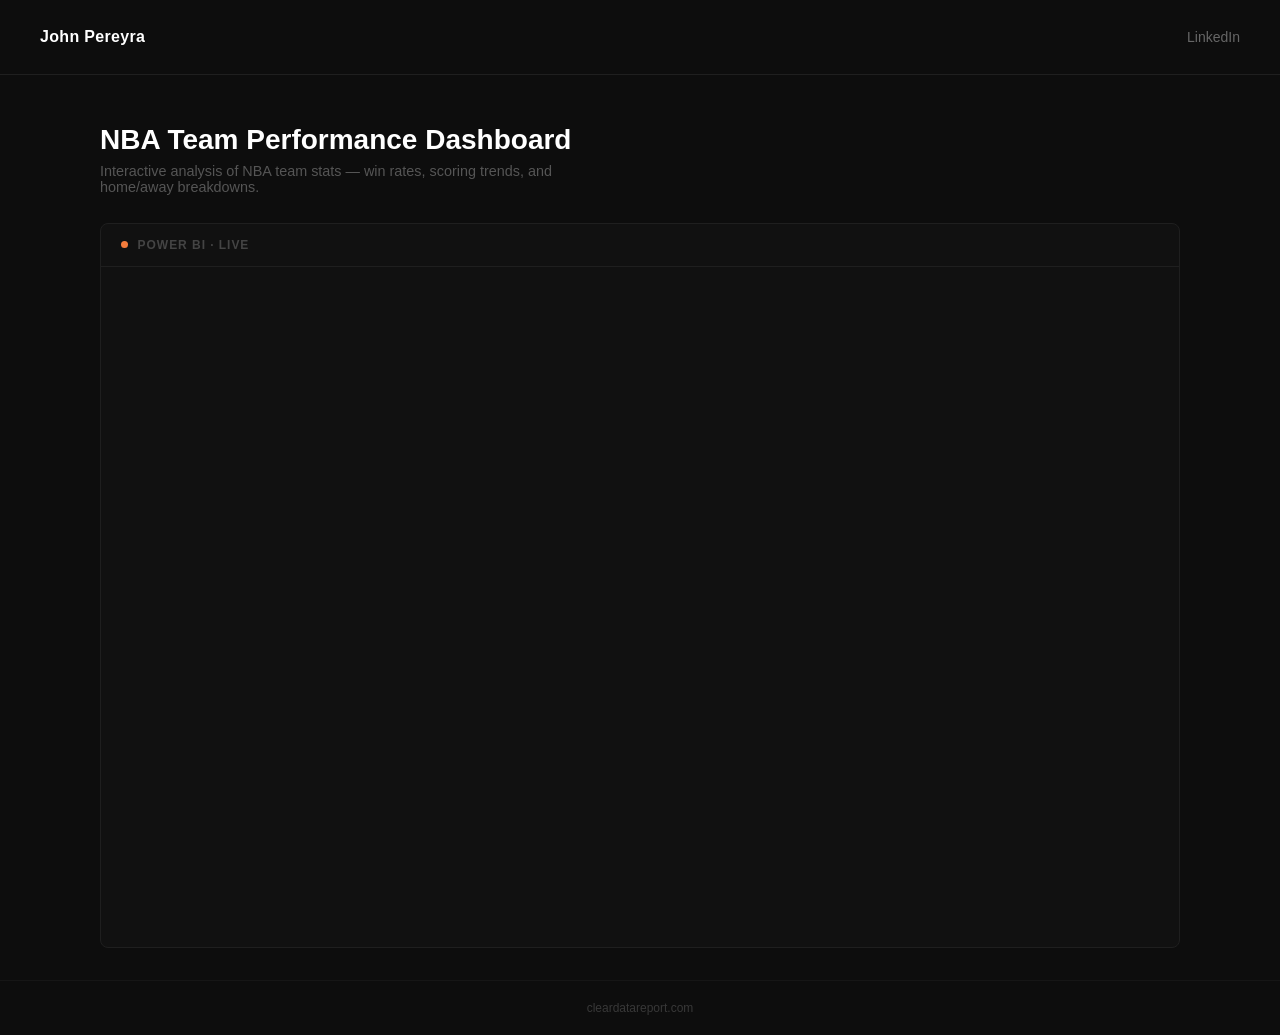
==== index.html @ 11ffc9d3 "refactor: strip to minimal landing page with NBA Power BI embed Removed all dashboards (crypto, infl" ====
<!DOCTYPE html>
<html lang="en">
<head>
  <meta charset="UTF-8" />
  <meta name="viewport" content="width=device-width, initial-scale=1.0" />
  <title>John Pereyra — Data Analytics</title>
  <style>
    *, *::before, *::after { box-sizing: border-box; margin: 0; padding: 0; }

    body {
      font-family: -apple-system, BlinkMacSystemFont, "Segoe UI", Roboto, sans-serif;
      background: #0d0d0d;
      color: #e0e0e0;
      min-height: 100vh;
      display: flex;
      flex-direction: column;
    }

    header {
      padding: 1.75rem 2.5rem;
      display: flex;
      justify-content: space-between;
      align-items: center;
      border-bottom: 1px solid #1f1f1f;
    }

    header h1 {
      font-size: 1rem;
      font-weight: 600;
      letter-spacing: 0.02em;
      color: #ffffff;
    }

    header nav a {
      color: #666;
      text-decoration: none;
      font-size: 0.875rem;
      transition: color 0.2s;
    }

    header nav a:hover { color: #ffffff; }

    main {
      flex: 1;
      display: flex;
      flex-direction: column;
      padding: 3rem 2.5rem 2rem;
      max-width: 1160px;
      width: 100%;
      margin: 0 auto;
      gap: 1.75rem;
    }

    .hero h2 {
      font-size: 1.75rem;
      font-weight: 700;
      color: #ffffff;
      line-height: 1.2;
      margin-bottom: 0.4rem;
    }

    .hero p {
      font-size: 0.9rem;
      color: #555;
      max-width: 500px;
    }

    .dashboard-wrapper {
      background: #111;
      border: 1px solid #1f1f1f;
      border-radius: 8px;
      overflow: hidden;
    }

    .dashboard-label {
      padding: 0.875rem 1.25rem;
      border-bottom: 1px solid #1f1f1f;
      display: flex;
      align-items: center;
      gap: 0.6rem;
    }

    .dashboard-label span {
      font-size: 0.75rem;
      font-weight: 600;
      letter-spacing: 0.08em;
      text-transform: uppercase;
      color: #444;
    }

    .dot {
      width: 7px;
      height: 7px;
      border-radius: 50%;
      background: #f47c3c;
      flex-shrink: 0;
    }

    iframe {
      display: block;
      width: 100%;
      height: 680px;
      border: none;
    }

    footer {
      text-align: center;
      padding: 1.25rem;
      font-size: 0.75rem;
      color: #2e2e2e;
      border-top: 1px solid #161616;
    }

    footer a { color: #383838; text-decoration: none; transition: color 0.2s; }
    footer a:hover { color: #666; }

    @media (max-width: 640px) {
      header { padding: 1.25rem; }
      main { padding: 2rem 1.25rem 1rem; }
      .hero h2 { font-size: 1.3rem; }
      iframe { height: 480px; }
    }
  </style>
</head>
<body>

  <header>
    <h1>John Pereyra</h1>
    <nav>
      <a href="https://www.linkedin.com/in/john-pereyra-483a23109" target="_blank" rel="noopener">LinkedIn</a>
    </nav>
  </header>

  <main>
    <div class="hero">
      <h2>NBA Team Performance Dashboard</h2>
      <p>Interactive analysis of NBA team stats — win rates, scoring trends, and home/away breakdowns.</p>
    </div>

    <div class="dashboard-wrapper">
      <div class="dashboard-label">
        <div class="dot"></div>
        <span>Power BI · Live</span>
      </div>
      <iframe
        title="NBA Team Performance Dashboard"
        src="https://app.powerbi.com/view?r=eyJrIjoiYzNkMTBlZWQtMzczNS00ZTIyLWIzZTgtY2I4NTEyYjA3YTI4IiwidCI6IjVkNjE0ZDU2LWJiYjItNGZlNC1iOTI2LWFlNTQzMjdkYjcyMiIsImMiOjR9"
        allowFullScreen
      ></iframe>
    </div>
  </main>

  <footer>
    <a href="https://cleardatareport.com">cleardatareport.com</a>
  </footer>

</body>
</html>
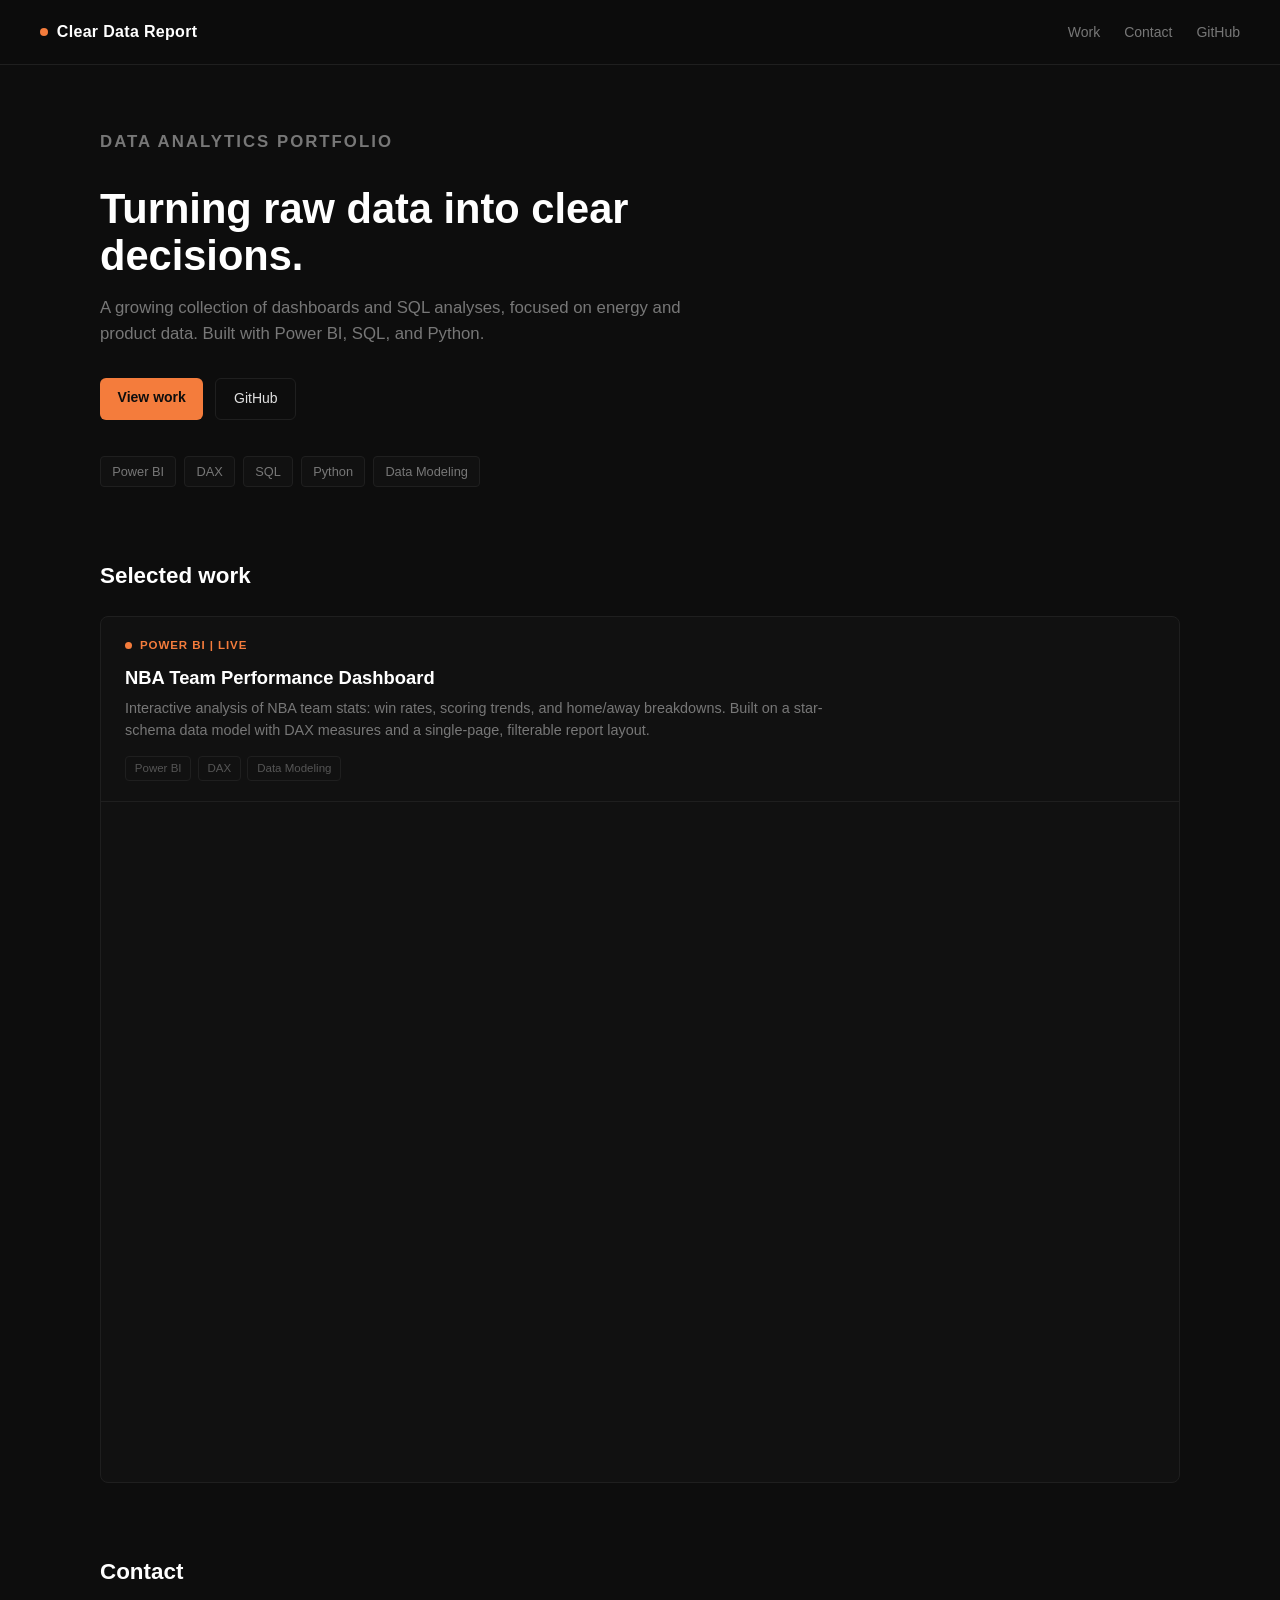
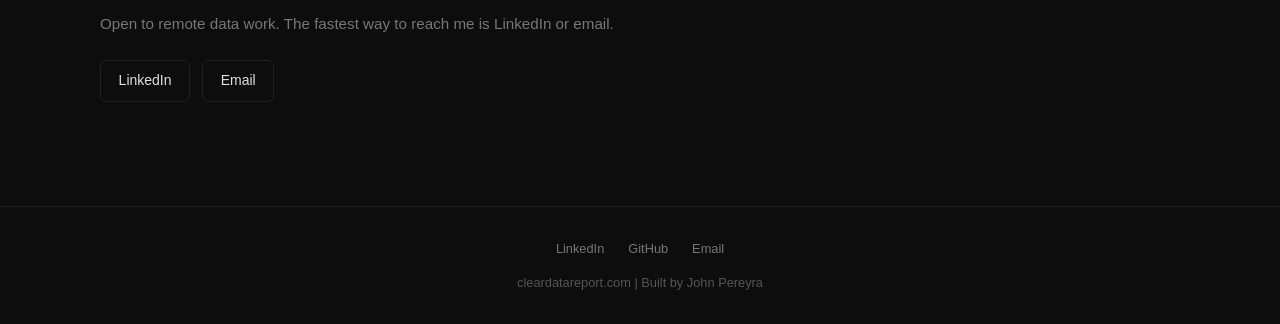
==== commit 7d67d86a: "feat: rebuild landing page as Clear Data Report analytics portfolio Restructure from a single NBA da" ====
--- a/index.html
+++ b/index.html
@@ -3,97 +3,237 @@
 <head>
   <meta charset="UTF-8" />
   <meta name="viewport" content="width=device-width, initial-scale=1.0" />
-  <title>John Pereyra — Data Analytics</title>
+  <title>Clear Data Report | Data Analytics Portfolio</title>
+  <meta name="description" content="Clear Data Report - a portfolio of data analytics work: Power BI dashboards and SQL analyses on energy and product data." />
   <style>
     *, *::before, *::after { box-sizing: border-box; margin: 0; padding: 0; }
 
+    :root {
+      --bg: #0d0d0d;
+      --bg-card: #111;
+      --border: #1f1f1f;
+      --text: #e0e0e0;
+      --muted: #777;
+      --faint: #555;
+      --white: #ffffff;
+      --accent: #f47c3c;
+    }
+
+    html { scroll-behavior: smooth; }
+
     body {
       font-family: -apple-system, BlinkMacSystemFont, "Segoe UI", Roboto, sans-serif;
-      background: #0d0d0d;
-      color: #e0e0e0;
+      background: var(--bg);
+      color: var(--text);
       min-height: 100vh;
+      line-height: 1.5;
       display: flex;
       flex-direction: column;
     }
 
+    /* ---------- Header ---------- */
     header {
-      padding: 1.75rem 2.5rem;
+      position: sticky;
+      top: 0;
+      z-index: 10;
+      padding: 1.25rem 2.5rem;
       display: flex;
       justify-content: space-between;
       align-items: center;
-      border-bottom: 1px solid #1f1f1f;
-    }
-
-    header h1 {
+      border-bottom: 1px solid var(--border);
+      background: rgba(13, 13, 13, 0.85);
+      backdrop-filter: blur(8px);
+    }
+
+    header .brand {
       font-size: 1rem;
       font-weight: 600;
       letter-spacing: 0.02em;
-      color: #ffffff;
+      color: var(--white);
+      text-decoration: none;
+      display: inline-flex;
+      align-items: center;
+      gap: 0.55rem;
+    }
+
+    header .brand .mark {
+      width: 8px;
+      height: 8px;
+      border-radius: 50%;
+      background: var(--accent);
+    }
+
+    header nav {
+      display: flex;
+      gap: 1.5rem;
+      align-items: center;
     }
 
     header nav a {
-      color: #666;
+      color: var(--muted);
       text-decoration: none;
       font-size: 0.875rem;
       transition: color 0.2s;
     }
 
-    header nav a:hover { color: #ffffff; }
-
+    header nav a:hover { color: var(--white); }
+
+    /* ---------- Layout ---------- */
     main {
       flex: 1;
+      width: 100%;
+      max-width: 1160px;
+      margin: 0 auto;
+      padding: 4rem 2.5rem 2rem;
+    }
+
+    section { margin-bottom: 4.5rem; }
+
+    .eyebrow {
+      font-size: 0.75rem;
+      font-weight: 600;
+      letter-spacing: 0.12em;
+      text-transform: uppercase;
+      color: var(--accent);
+      margin-bottom: 1rem;
+    }
+
+    /* ---------- Hero ---------- */
+    .hero h1 {
+      font-size: 2.6rem;
+      font-weight: 700;
+      color: var(--white);
+      line-height: 1.12;
+      max-width: 740px;
+      margin-bottom: 1rem;
+    }
+
+    .hero p {
+      font-size: 1.05rem;
+      color: var(--muted);
+      max-width: 620px;
+      margin-bottom: 2rem;
+    }
+
+    .cta-row {
+      display: flex;
+      flex-wrap: wrap;
+      gap: 0.75rem;
+      margin-bottom: 2.25rem;
+    }
+
+    .btn {
+      font-size: 0.875rem;
+      font-weight: 500;
+      text-decoration: none;
+      padding: 0.6rem 1.1rem;
+      border-radius: 6px;
+      transition: all 0.2s;
+    }
+
+    .btn-primary {
+      background: var(--accent);
+      color: #0d0d0d;
+      font-weight: 600;
+    }
+
+    .btn-primary:hover { filter: brightness(1.1); }
+
+    .btn-ghost {
+      border: 1px solid var(--border);
+      color: var(--text);
+    }
+
+    .btn-ghost:hover { border-color: var(--faint); color: var(--white); }
+
+    /* ---------- Skills ---------- */
+    .skills-row {
+      display: flex;
+      flex-wrap: wrap;
+      gap: 0.5rem;
+    }
+
+    .tag {
+      font-size: 0.8rem;
+      padding: 0.3rem 0.7rem;
+      border-radius: 4px;
+      background: var(--bg-card);
+      border: 1px solid var(--border);
+      color: var(--muted);
+    }
+
+    /* ---------- Section heading ---------- */
+    .section-head {
+      font-size: 1.4rem;
+      font-weight: 700;
+      color: var(--white);
+      margin-bottom: 1.5rem;
+    }
+
+    /* ---------- Projects ---------- */
+    .projects {
       display: flex;
       flex-direction: column;
-      padding: 3rem 2.5rem 2rem;
-      max-width: 1160px;
-      width: 100%;
-      margin: 0 auto;
-      gap: 1.75rem;
-    }
-
-    .hero h2 {
-      font-size: 1.75rem;
-      font-weight: 700;
-      color: #ffffff;
-      line-height: 1.2;
-      margin-bottom: 0.4rem;
-    }
-
-    .hero p {
-      font-size: 0.9rem;
-      color: #555;
-      max-width: 500px;
-    }
-
-    .dashboard-wrapper {
-      background: #111;
-      border: 1px solid #1f1f1f;
+      gap: 2rem;
+    }
+
+    .project-card {
+      background: var(--bg-card);
+      border: 1px solid var(--border);
       border-radius: 8px;
       overflow: hidden;
     }
 
-    .dashboard-label {
-      padding: 0.875rem 1.25rem;
-      border-bottom: 1px solid #1f1f1f;
-      display: flex;
-      align-items: center;
-      gap: 0.6rem;
-    }
-
-    .dashboard-label span {
-      font-size: 0.75rem;
+    .project-head {
+      padding: 1.25rem 1.5rem;
+      border-bottom: 1px solid var(--border);
+    }
+
+    .project-label {
+      font-size: 0.72rem;
       font-weight: 600;
       letter-spacing: 0.08em;
       text-transform: uppercase;
-      color: #444;
-    }
-
-    .dot {
+      color: var(--accent);
+      display: flex;
+      align-items: center;
+      gap: 0.5rem;
+      margin-bottom: 0.6rem;
+    }
+
+    .project-label .live {
       width: 7px;
       height: 7px;
       border-radius: 50%;
-      background: #f47c3c;
-      flex-shrink: 0;
+      background: var(--accent);
+    }
+
+    .project-card h3 {
+      font-size: 1.15rem;
+      font-weight: 600;
+      color: var(--white);
+      margin-bottom: 0.4rem;
+    }
+
+    .project-card .desc {
+      font-size: 0.9rem;
+      color: var(--muted);
+      max-width: 720px;
+      margin-bottom: 0.9rem;
+    }
+
+    .project-tech {
+      display: flex;
+      flex-wrap: wrap;
+      gap: 0.4rem;
+    }
+
+    .project-tech span {
+      font-size: 0.72rem;
+      padding: 0.2rem 0.55rem;
+      border-radius: 4px;
+      border: 1px solid var(--border);
+      color: var(--faint);
     }
 
     iframe {
@@ -103,21 +243,46 @@
       border: none;
     }
 
+    /* ---------- Contact ---------- */
+    .contact p {
+      font-size: 0.95rem;
+      color: var(--muted);
+      max-width: 560px;
+      margin-bottom: 1.5rem;
+    }
+
+    /* ---------- Footer ---------- */
     footer {
       text-align: center;
-      padding: 1.25rem;
-      font-size: 0.75rem;
-      color: #2e2e2e;
-      border-top: 1px solid #161616;
-    }
-
-    footer a { color: #383838; text-decoration: none; transition: color 0.2s; }
-    footer a:hover { color: #666; }
-
-    @media (max-width: 640px) {
-      header { padding: 1.25rem; }
-      main { padding: 2rem 1.25rem 1rem; }
-      .hero h2 { font-size: 1.3rem; }
+      padding: 2rem 1.25rem;
+      font-size: 0.8rem;
+      color: var(--faint);
+      border-top: 1px solid var(--border);
+    }
+
+    footer .footer-links {
+      display: flex;
+      justify-content: center;
+      gap: 1.5rem;
+      margin-bottom: 0.9rem;
+      flex-wrap: wrap;
+    }
+
+    footer .footer-links a {
+      color: var(--muted);
+      text-decoration: none;
+      transition: color 0.2s;
+    }
+
+    footer .footer-links a:hover { color: var(--white); }
+
+    /* ---------- Responsive ---------- */
+    @media (max-width: 760px) {
+      header { padding: 1rem 1.25rem; }
+      header nav { gap: 1rem; }
+      header nav .hide-sm { display: none; }
+      main { padding: 2.75rem 1.25rem 1rem; }
+      .hero h1 { font-size: 1.95rem; }
       iframe { height: 480px; }
     }
   </style>
@@ -125,33 +290,94 @@
 <body>
 
   <header>
-    <h1>John Pereyra</h1>
+    <a href="#top" class="brand"><span class="mark"></span>Clear Data Report</a>
     <nav>
-      <a href="https://www.linkedin.com/in/john-pereyra-483a23109" target="_blank" rel="noopener">LinkedIn</a>
+      <a href="#work">Work</a>
+      <a href="#contact">Contact</a>
+      <a href="https://github.com/Johnsinvi" target="_blank" rel="noopener">GitHub</a>
     </nav>
   </header>
 
-  <main>
-    <div class="hero">
-      <h2>NBA Team Performance Dashboard</h2>
-      <p>Interactive analysis of NBA team stats — win rates, scoring trends, and home/away breakdowns.</p>
+  <main id="top">
+
+    <!-- ===== Hero ===== -->
+    <section class="hero">
+      <p class="eyebrow">Data Analytics Portfolio</p>
+      <h1>Turning raw data into clear decisions.</h1>
+      <p>
+        A growing collection of dashboards and SQL analyses, focused on
+        energy and product data. Built with Power BI, SQL, and Python.
+      </p>
+
+      <div class="cta-row">
+        <a class="btn btn-primary" href="#work">View work</a>
+        <a class="btn btn-ghost" href="https://github.com/Johnsinvi" target="_blank" rel="noopener">GitHub</a>
+      </div>
+
+      <div class="skills-row">
+        <span class="tag">Power BI</span>
+        <span class="tag">DAX</span>
+        <span class="tag">SQL</span>
+        <span class="tag">Python</span>
+        <span class="tag">Data Modeling</span>
+      </div>
+    </section>
+
+    <!-- ===== Work ===== -->
+    <section id="work">
+      <h2 class="section-head">Selected work</h2>
+
+      <div class="projects">
+
+        <!-- Project: NBA dashboard (live Power BI) -->
+        <article class="project-card">
+          <div class="project-head">
+            <p class="project-label"><span class="live"></span>Power BI | Live</p>
+            <h3>NBA Team Performance Dashboard</h3>
+            <p class="desc">
+              Interactive analysis of NBA team stats: win rates, scoring trends, and
+              home/away breakdowns. Built on a star-schema data model with DAX measures
+              and a single-page, filterable report layout.
+            </p>
+            <div class="project-tech">
+              <span>Power BI</span>
+              <span>DAX</span>
+              <span>Data Modeling</span>
+            </div>
+          </div>
+          <iframe
+            title="NBA Team Performance Dashboard"
+            src="https://app.powerbi.com/view?r=eyJrIjoiYzNkMTBlZWQtMzczNS00ZTIyLWIzZTgtY2I4NTEyYjA3YTI4IiwidCI6IjVkNjE0ZDU2LWJiYjItNGZlNC1iOTI2LWFlNTQzMjdkYjcyMiIsImMiOjR9"
+            allowFullScreen
+          ></iframe>
+        </article>
+
+        <!-- Add the next project cards here (US energy: SQL analysis, then Power BI). -->
+
+      </div>
+    </section>
+
+    <!-- ===== Contact ===== -->
+    <section id="contact" class="contact">
+      <h2 class="section-head">Contact</h2>
+      <p>
+        Open to remote data work. The fastest way to reach me is LinkedIn or email.
+      </p>
+      <div class="cta-row">
+        <a class="btn btn-ghost" href="https://www.linkedin.com/in/johndpereyra" target="_blank" rel="noopener">LinkedIn</a>
+        <a class="btn btn-ghost" href="mailto:johnd.pereyra@gmail.com">Email</a>
+      </div>
+    </section>
+
+  </main>
+
+  <footer>
+    <div class="footer-links">
+      <a href="https://www.linkedin.com/in/johndpereyra" target="_blank" rel="noopener">LinkedIn</a>
+      <a href="https://github.com/Johnsinvi" target="_blank" rel="noopener">GitHub</a>
+      <a href="mailto:johnd.pereyra@gmail.com">Email</a>
     </div>
-
-    <div class="dashboard-wrapper">
-      <div class="dashboard-label">
-        <div class="dot"></div>
-        <span>Power BI · Live</span>
-      </div>
-      <iframe
-        title="NBA Team Performance Dashboard"
-        src="https://app.powerbi.com/view?r=eyJrIjoiYzNkMTBlZWQtMzczNS00ZTIyLWIzZTgtY2I4NTEyYjA3YTI4IiwidCI6IjVkNjE0ZDU2LWJiYjItNGZlNC1iOTI2LWFlNTQzMjdkYjcyMiIsImMiOjR9"
-        allowFullScreen
-      ></iframe>
-    </div>
-  </main>
-
-  <footer>
-    <a href="https://cleardatareport.com">cleardatareport.com</a>
+    <div>cleardatareport.com | Built by John Pereyra</div>
   </footer>
 
 </body>
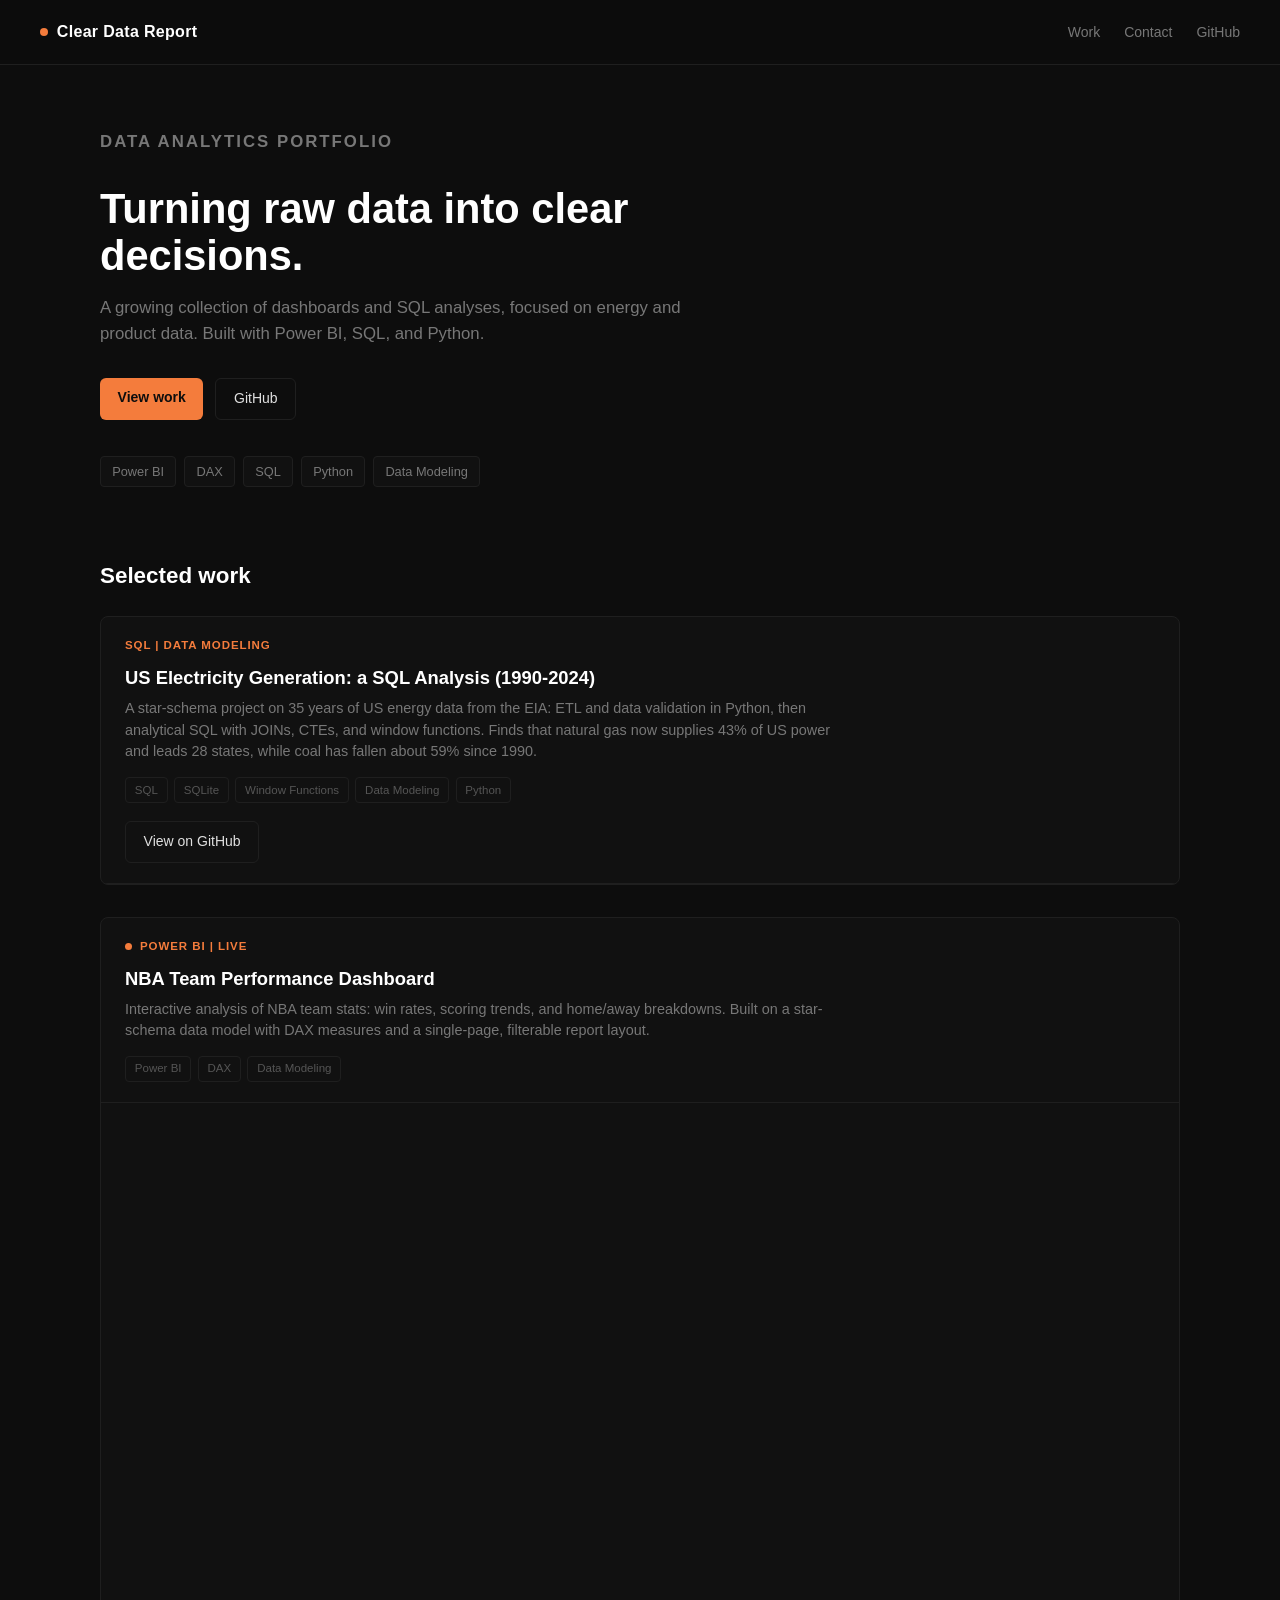
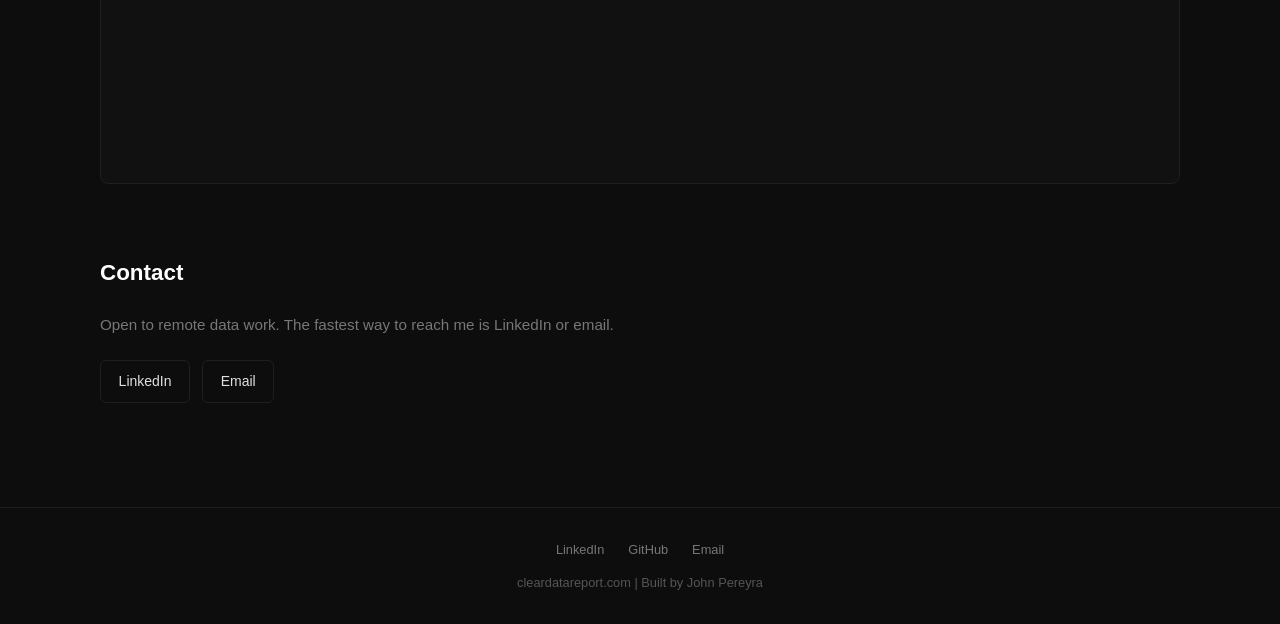
==== commit a8f440e0: "feat: add US electricity SQL analysis project card Link the EIA SQL analysis repo as the lead projec" ====
--- a/index.html
+++ b/index.html
@@ -236,6 +236,13 @@
       color: var(--faint);
     }
 
+    .project-card:hover { border-color: #2c2c2c; }
+
+    .project-link {
+      display: inline-block;
+      margin-top: 1.1rem;
+    }
+
     iframe {
       display: block;
       width: 100%;
@@ -328,6 +335,29 @@
       <h2 class="section-head">Selected work</h2>
 
       <div class="projects">
+
+        <!-- Project: US energy SQL analysis (GitHub) -->
+        <article class="project-card">
+          <div class="project-head">
+            <p class="project-label">SQL | Data Modeling</p>
+            <h3>US Electricity Generation: a SQL Analysis (1990-2024)</h3>
+            <p class="desc">
+              A star-schema project on 35 years of US energy data from the EIA:
+              ETL and data validation in Python, then analytical SQL with JOINs,
+              CTEs, and window functions. Finds that natural gas now supplies 43%
+              of US power and leads 28 states, while coal has fallen about 59%
+              since 1990.
+            </p>
+            <div class="project-tech">
+              <span>SQL</span>
+              <span>SQLite</span>
+              <span>Window Functions</span>
+              <span>Data Modeling</span>
+              <span>Python</span>
+            </div>
+            <a class="btn btn-ghost project-link" href="https://github.com/Johnsinvi/us-electricity-sql-analysis" target="_blank" rel="noopener">View on GitHub</a>
+          </div>
+        </article>
 
         <!-- Project: NBA dashboard (live Power BI) -->
         <article class="project-card">
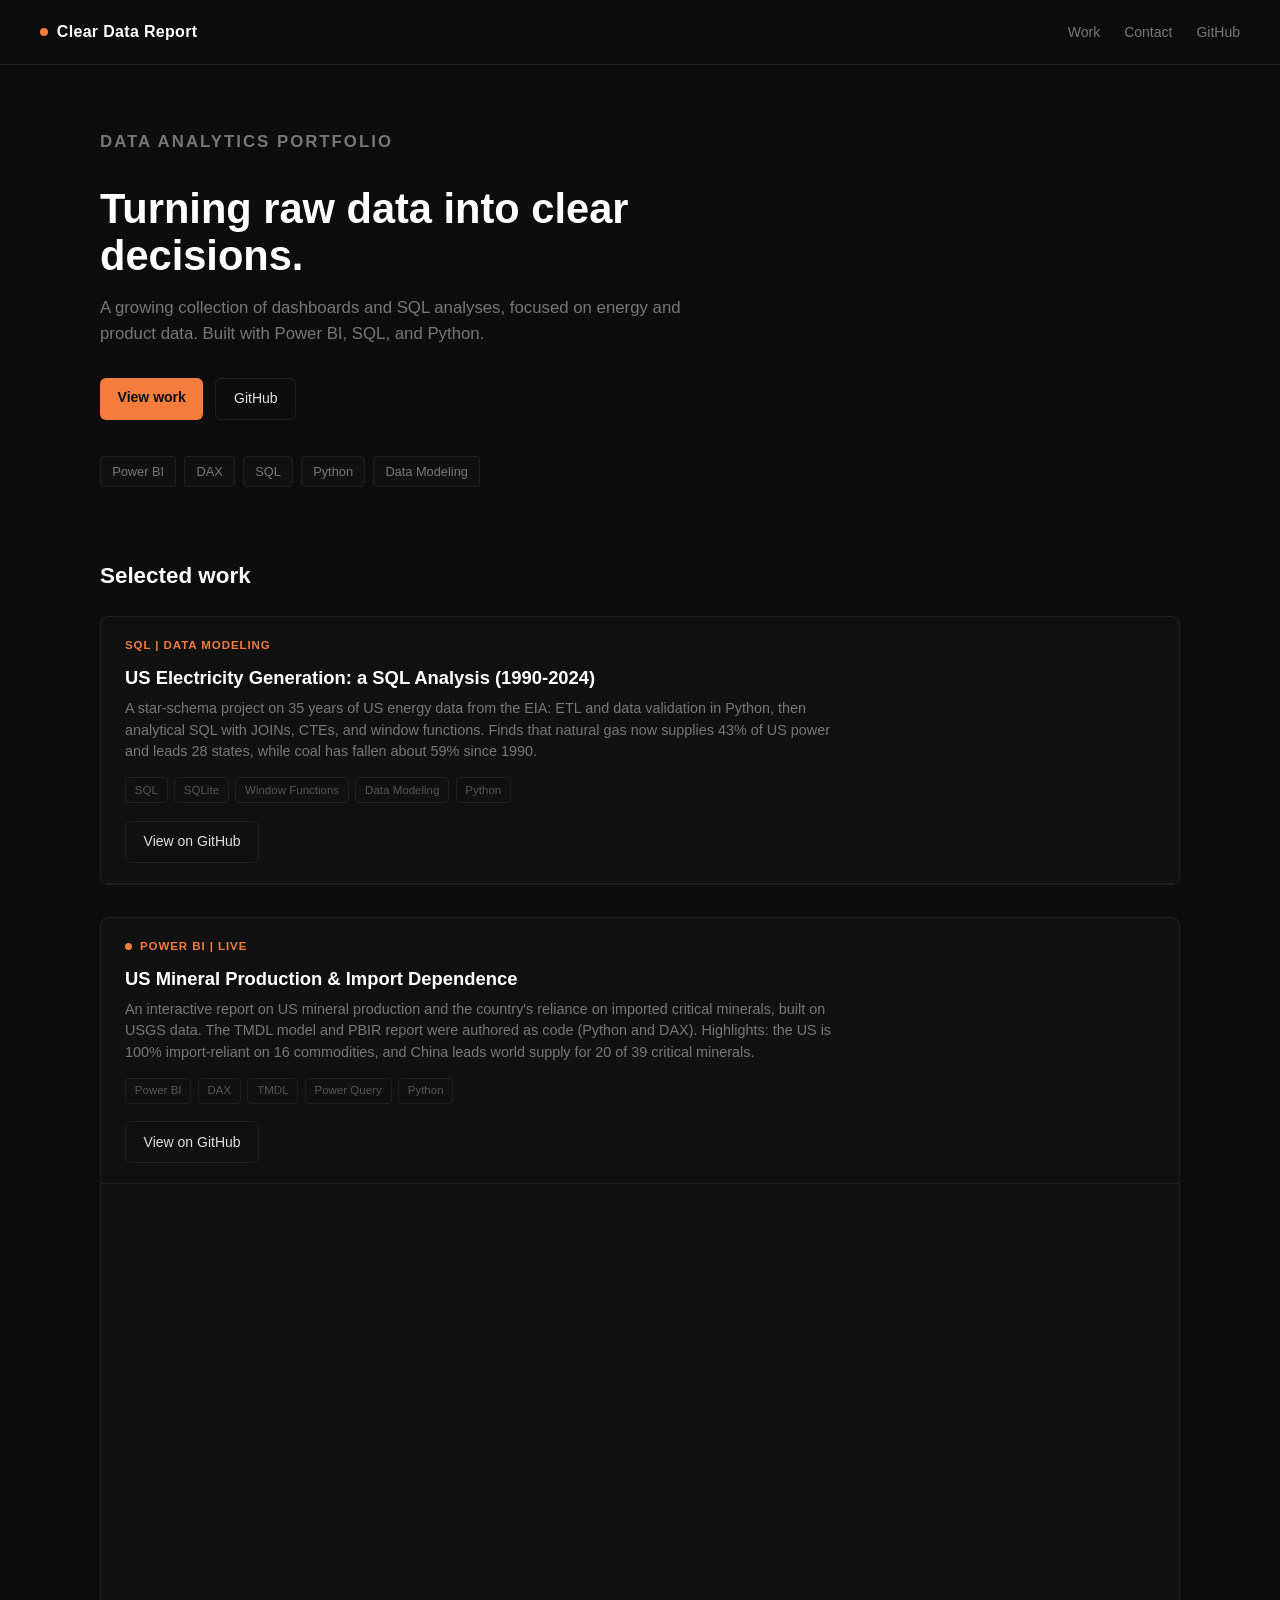
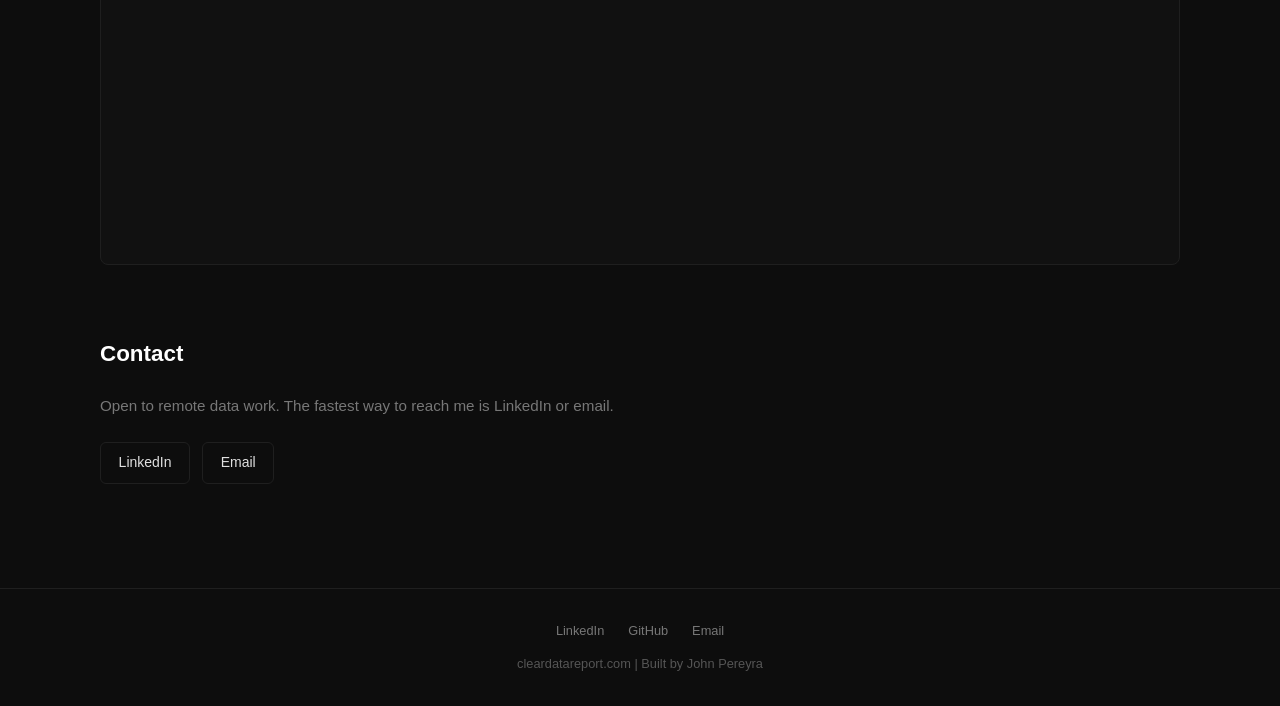
==== commit c568af44: "feat: replace NBA dashboard with US mineral production Power BI dashboard Swap the placeholder NBA P" ====
--- a/index.html
+++ b/index.html
@@ -359,30 +359,35 @@
           </div>
         </article>
 
-        <!-- Project: NBA dashboard (live Power BI) -->
+        <!-- Project: US mineral production Power BI dashboard (live) -->
         <article class="project-card">
           <div class="project-head">
             <p class="project-label"><span class="live"></span>Power BI | Live</p>
-            <h3>NBA Team Performance Dashboard</h3>
+            <h3>US Mineral Production &amp; Import Dependence</h3>
             <p class="desc">
-              Interactive analysis of NBA team stats: win rates, scoring trends, and
-              home/away breakdowns. Built on a star-schema data model with DAX measures
-              and a single-page, filterable report layout.
+              An interactive report on US mineral production and the country's
+              reliance on imported critical minerals, built on USGS data. The TMDL
+              model and PBIR report were authored as code (Python and DAX).
+              Highlights: the US is 100% import-reliant on 16 commodities, and China
+              leads world supply for 20 of 39 critical minerals.
             </p>
             <div class="project-tech">
               <span>Power BI</span>
               <span>DAX</span>
-              <span>Data Modeling</span>
+              <span>TMDL</span>
+              <span>Power Query</span>
+              <span>Python</span>
             </div>
+            <a class="btn btn-ghost project-link" href="https://github.com/Johnsinvi/us-mineral-production-powerbi" target="_blank" rel="noopener">View on GitHub</a>
           </div>
           <iframe
-            title="NBA Team Performance Dashboard"
-            src="https://app.powerbi.com/view?r=eyJrIjoiYzNkMTBlZWQtMzczNS00ZTIyLWIzZTgtY2I4NTEyYjA3YTI4IiwidCI6IjVkNjE0ZDU2LWJiYjItNGZlNC1iOTI2LWFlNTQzMjdkYjcyMiIsImMiOjR9"
+            title="US Mineral Production and Import Dependence dashboard"
+            src="https://app.powerbi.com/view?r=eyJrIjoiZDQzMzk5MjYtZjk3Ny00Zjc3LWI2MjgtNWY5ZGJlNDllNjk2IiwidCI6IjVkNjE0ZDU2LWJiYjItNGZlNC1iOTI2LWFlNTQzMjdkYjcyMiIsImMiOjR9"
             allowFullScreen
           ></iframe>
         </article>
 
-        <!-- Add the next project cards here (US energy: SQL analysis, then Power BI). -->
+        <!-- Add future project cards here. -->
 
       </div>
     </section>
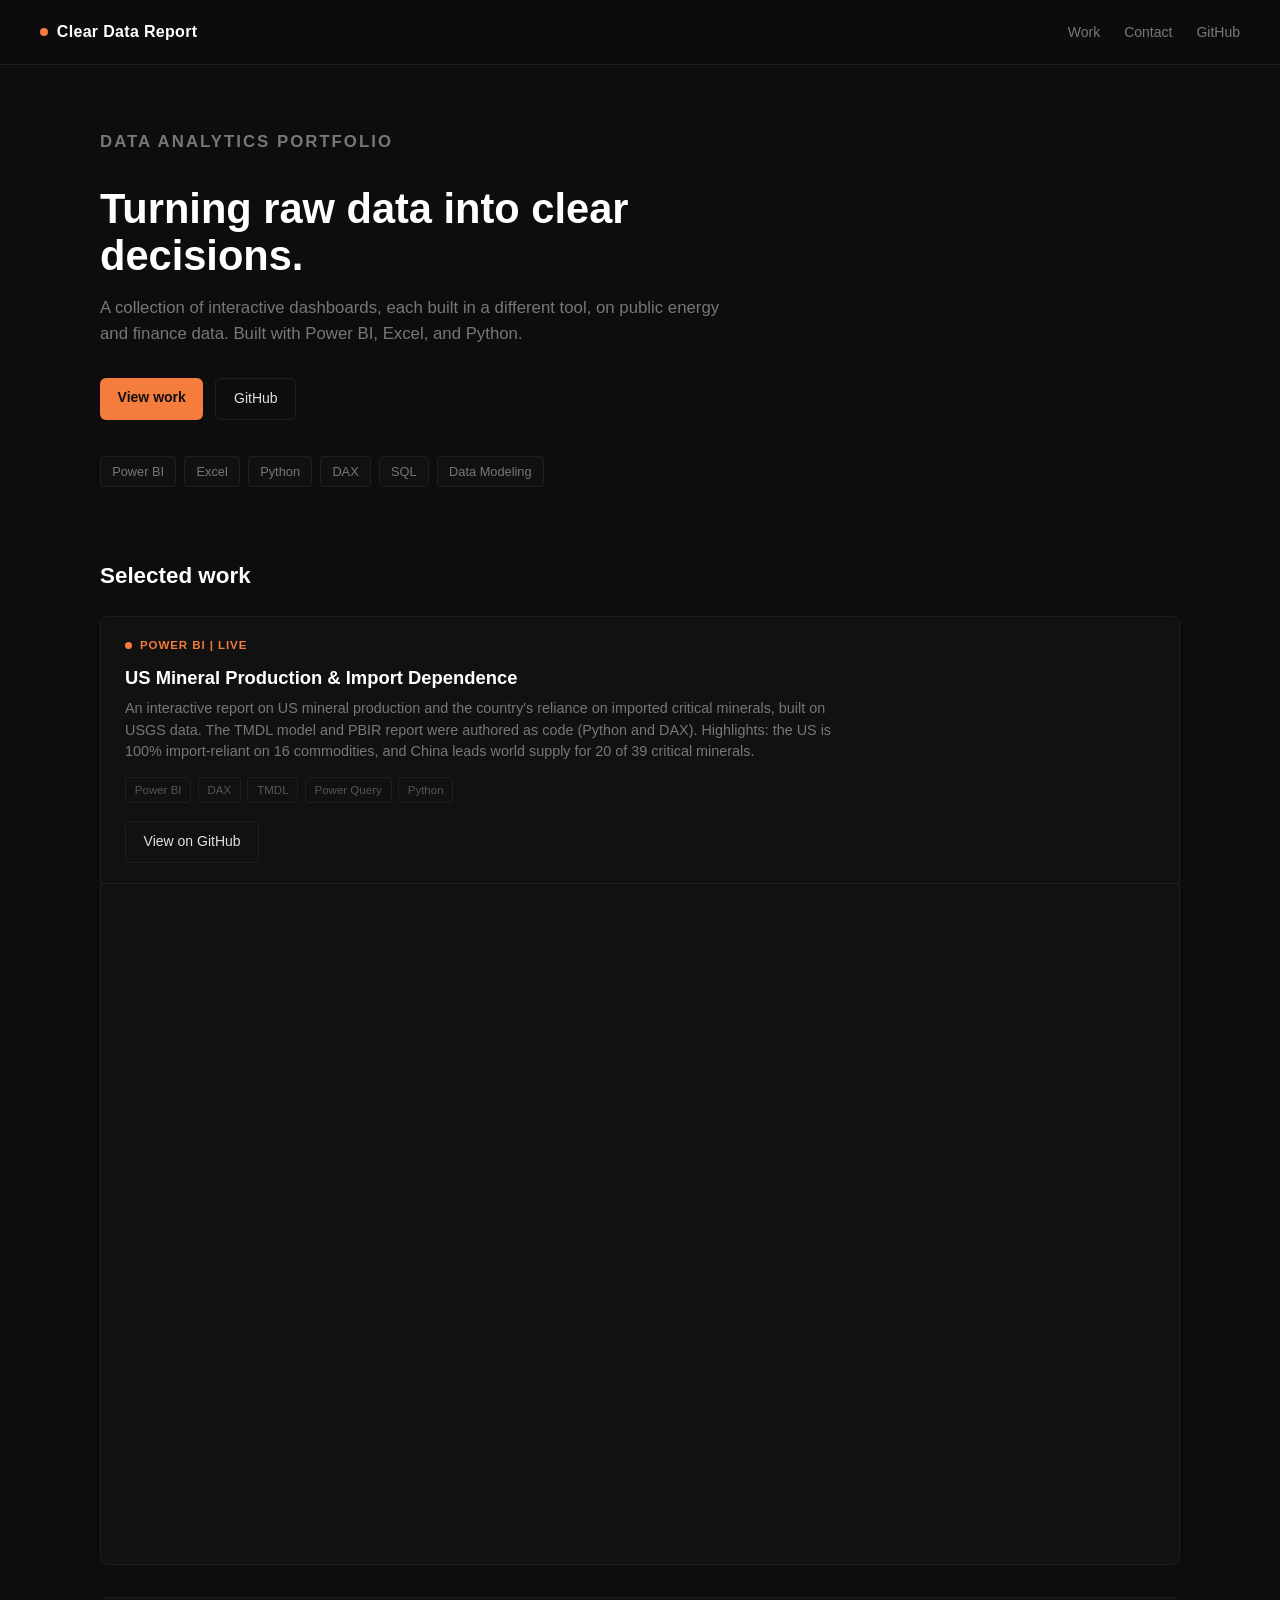
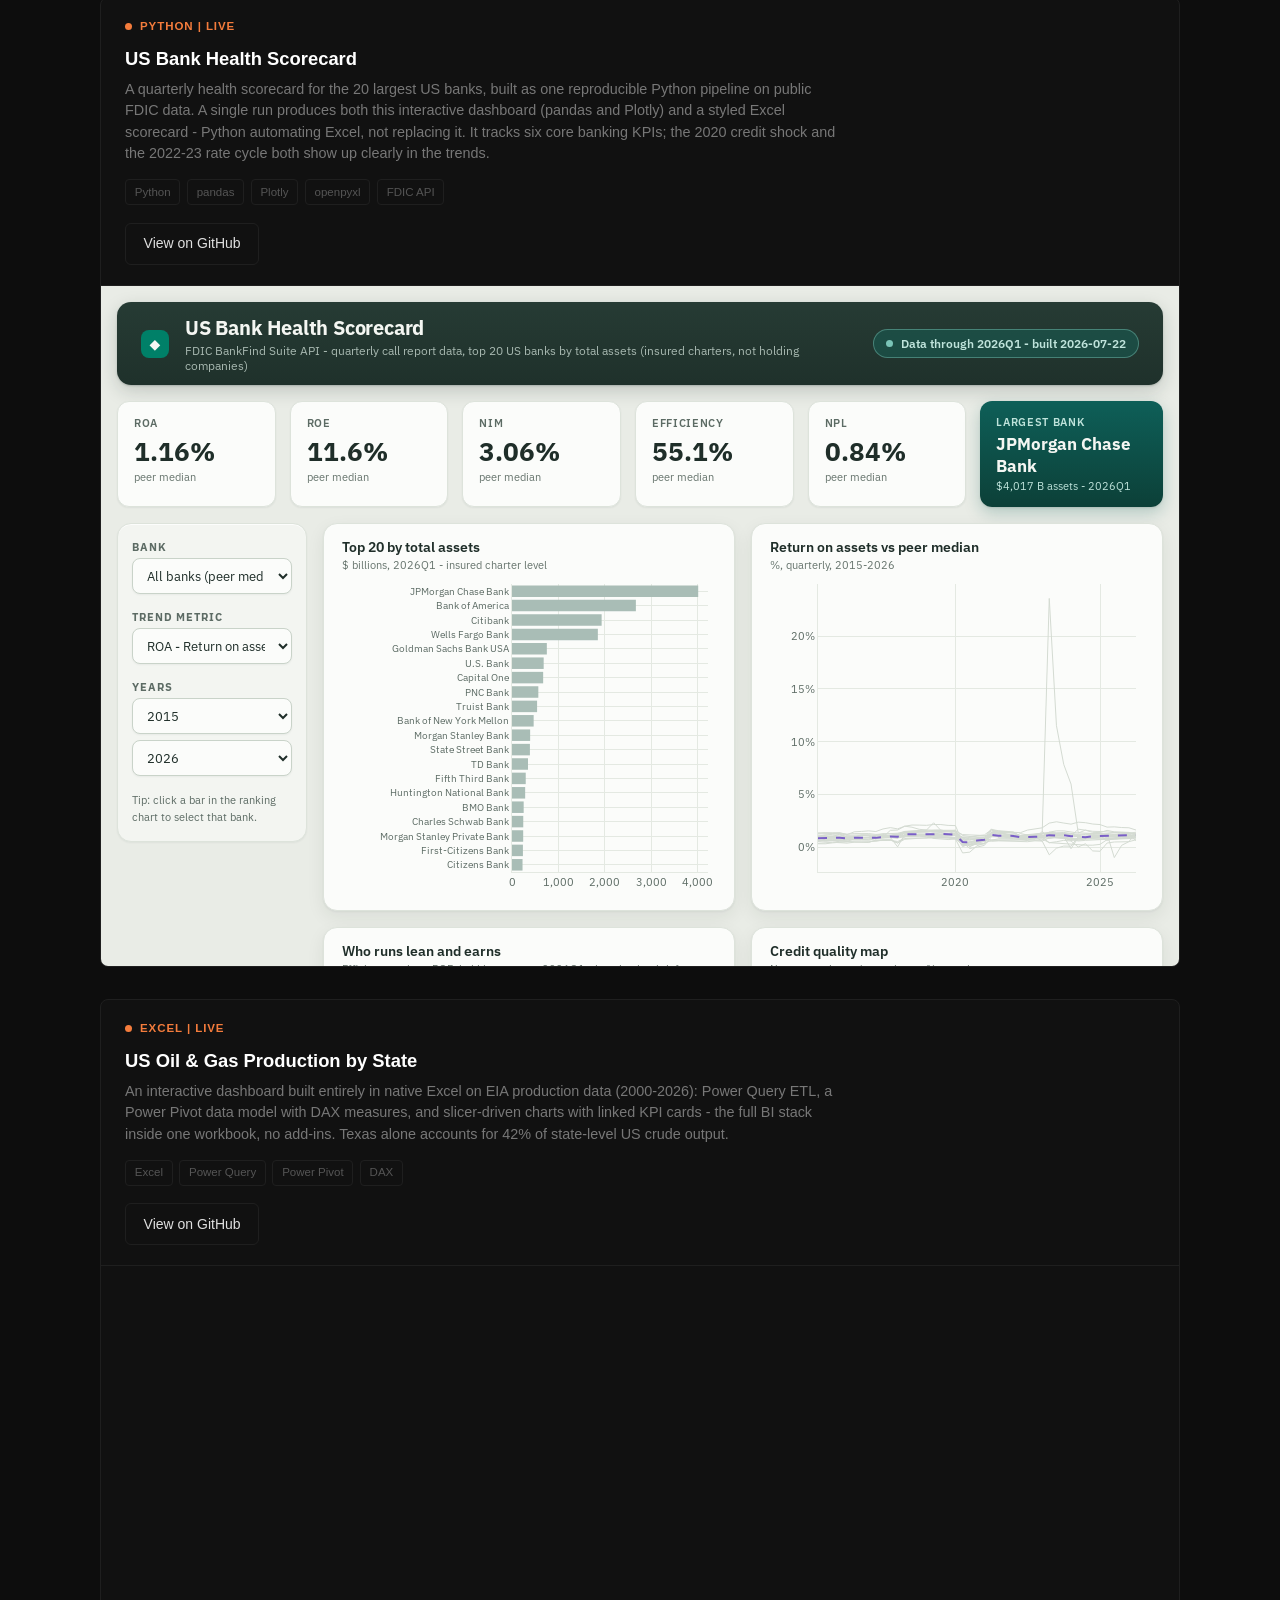
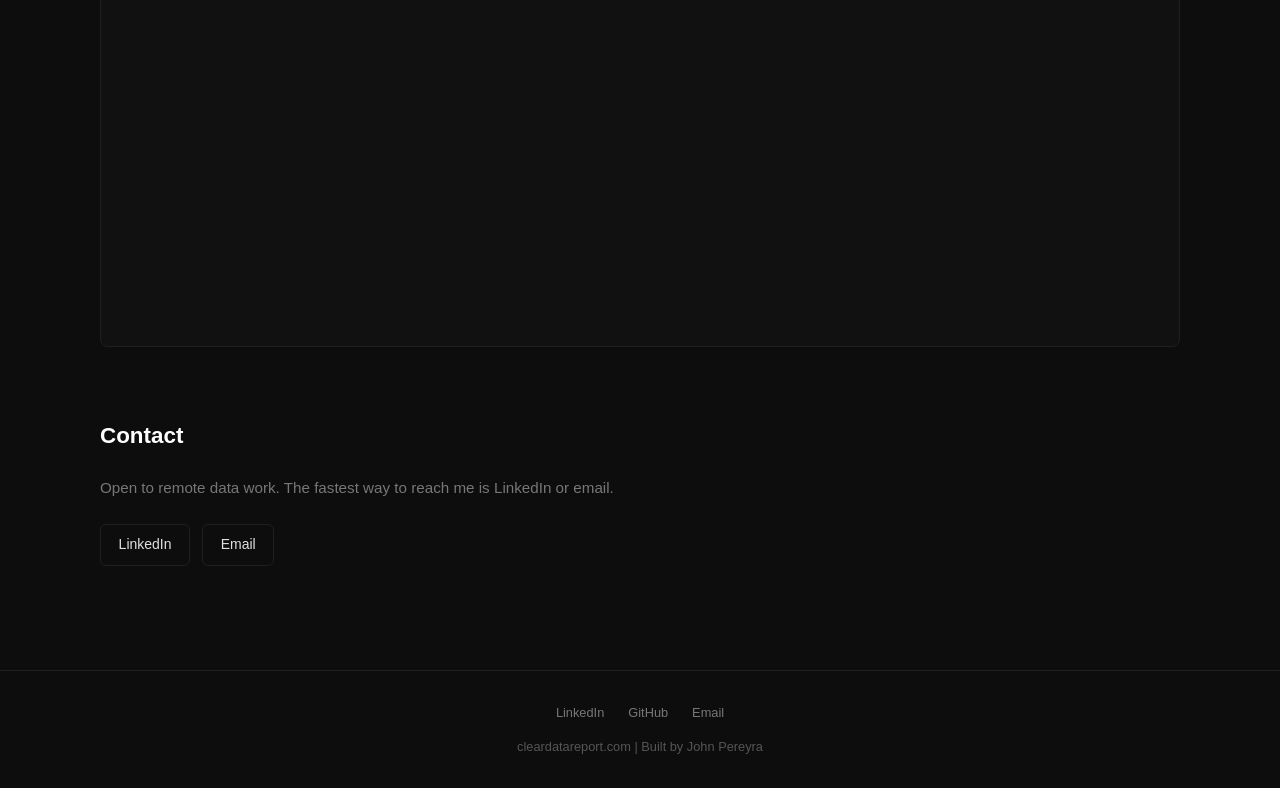
==== commit e036f0fe: "Site update: dashboards-only portfolio (3 live cards) Remove the SQL analysis card; add two dashboar" ====
--- a/index.html
+++ b/index.html
@@ -4,7 +4,7 @@
   <meta charset="UTF-8" />
   <meta name="viewport" content="width=device-width, initial-scale=1.0" />
   <title>Clear Data Report | Data Analytics Portfolio</title>
-  <meta name="description" content="Clear Data Report - a portfolio of data analytics work: Power BI dashboards and SQL analyses on energy and product data." />
+  <meta name="description" content="Clear Data Report - a portfolio of interactive dashboards built with Power BI, Excel, and Python on public energy and finance data." />
   <style>
     *, *::before, *::after { box-sizing: border-box; margin: 0; padding: 0; }
 
@@ -312,8 +312,8 @@
       <p class="eyebrow">Data Analytics Portfolio</p>
       <h1>Turning raw data into clear decisions.</h1>
       <p>
-        A growing collection of dashboards and SQL analyses, focused on
-        energy and product data. Built with Power BI, SQL, and Python.
+        A collection of interactive dashboards, each built in a different tool,
+        on public energy and finance data. Built with Power BI, Excel, and Python.
       </p>
 
       <div class="cta-row">
@@ -323,9 +323,10 @@
 
       <div class="skills-row">
         <span class="tag">Power BI</span>
+        <span class="tag">Excel</span>
+        <span class="tag">Python</span>
         <span class="tag">DAX</span>
         <span class="tag">SQL</span>
-        <span class="tag">Python</span>
         <span class="tag">Data Modeling</span>
       </div>
     </section>
@@ -335,29 +336,6 @@
       <h2 class="section-head">Selected work</h2>
 
       <div class="projects">
-
-        <!-- Project: US energy SQL analysis (GitHub) -->
-        <article class="project-card">
-          <div class="project-head">
-            <p class="project-label">SQL | Data Modeling</p>
-            <h3>US Electricity Generation: a SQL Analysis (1990-2024)</h3>
-            <p class="desc">
-              A star-schema project on 35 years of US energy data from the EIA:
-              ETL and data validation in Python, then analytical SQL with JOINs,
-              CTEs, and window functions. Finds that natural gas now supplies 43%
-              of US power and leads 28 states, while coal has fallen about 59%
-              since 1990.
-            </p>
-            <div class="project-tech">
-              <span>SQL</span>
-              <span>SQLite</span>
-              <span>Window Functions</span>
-              <span>Data Modeling</span>
-              <span>Python</span>
-            </div>
-            <a class="btn btn-ghost project-link" href="https://github.com/Johnsinvi/us-electricity-sql-analysis" target="_blank" rel="noopener">View on GitHub</a>
-          </div>
-        </article>
 
         <!-- Project: US mineral production Power BI dashboard (live) -->
         <article class="project-card">
@@ -387,6 +365,62 @@
           ></iframe>
         </article>
 
+        <!-- Project: US bank health Python dashboard (live) -->
+        <article class="project-card">
+          <div class="project-head">
+            <p class="project-label"><span class="live"></span>Python | Live</p>
+            <h3>US Bank Health Scorecard</h3>
+            <p class="desc">
+              A quarterly health scorecard for the 20 largest US banks, built as
+              one reproducible Python pipeline on public FDIC data. A single run
+              produces both this interactive dashboard (pandas and Plotly) and a
+              styled Excel scorecard - Python automating Excel, not replacing it.
+              It tracks six core banking KPIs; the 2020 credit shock and the
+              2022-23 rate cycle both show up clearly in the trends.
+            </p>
+            <div class="project-tech">
+              <span>Python</span>
+              <span>pandas</span>
+              <span>Plotly</span>
+              <span>openpyxl</span>
+              <span>FDIC API</span>
+            </div>
+            <a class="btn btn-ghost project-link" href="https://github.com/Johnsinvi/us-bank-health-python-dashboard" target="_blank" rel="noopener">View on GitHub</a>
+          </div>
+          <iframe
+            title="US Bank Health Scorecard dashboard"
+            src="bank-scorecard/index.html"
+            allowFullScreen
+          ></iframe>
+        </article>
+
+        <!-- Project: US oil & gas Excel dashboard (live) -->
+        <article class="project-card">
+          <div class="project-head">
+            <p class="project-label"><span class="live"></span>Excel | Live</p>
+            <h3>US Oil &amp; Gas Production by State</h3>
+            <p class="desc">
+              An interactive dashboard built entirely in native Excel on EIA
+              production data (2000-2026): Power Query ETL, a Power Pivot data
+              model with DAX measures, and slicer-driven charts with linked KPI
+              cards - the full BI stack inside one workbook, no add-ins. Texas
+              alone accounts for 42% of state-level US crude output.
+            </p>
+            <div class="project-tech">
+              <span>Excel</span>
+              <span>Power Query</span>
+              <span>Power Pivot</span>
+              <span>DAX</span>
+            </div>
+            <a class="btn btn-ghost project-link" href="https://github.com/Johnsinvi/us-oil-gas-excel-dashboard" target="_blank" rel="noopener">View on GitHub</a>
+          </div>
+          <iframe
+            title="US Oil and Gas Production by State dashboard"
+            src="https://1drv.ms/x/c/8b9dce2adebd1c92/IQQADEfxgzU7QpBGP6b-vtZeAX0a1bPmk8zwePT5af32Iqc"
+            allowFullScreen
+          ></iframe>
+        </article>
+
         <!-- Add future project cards here. -->
 
       </div>
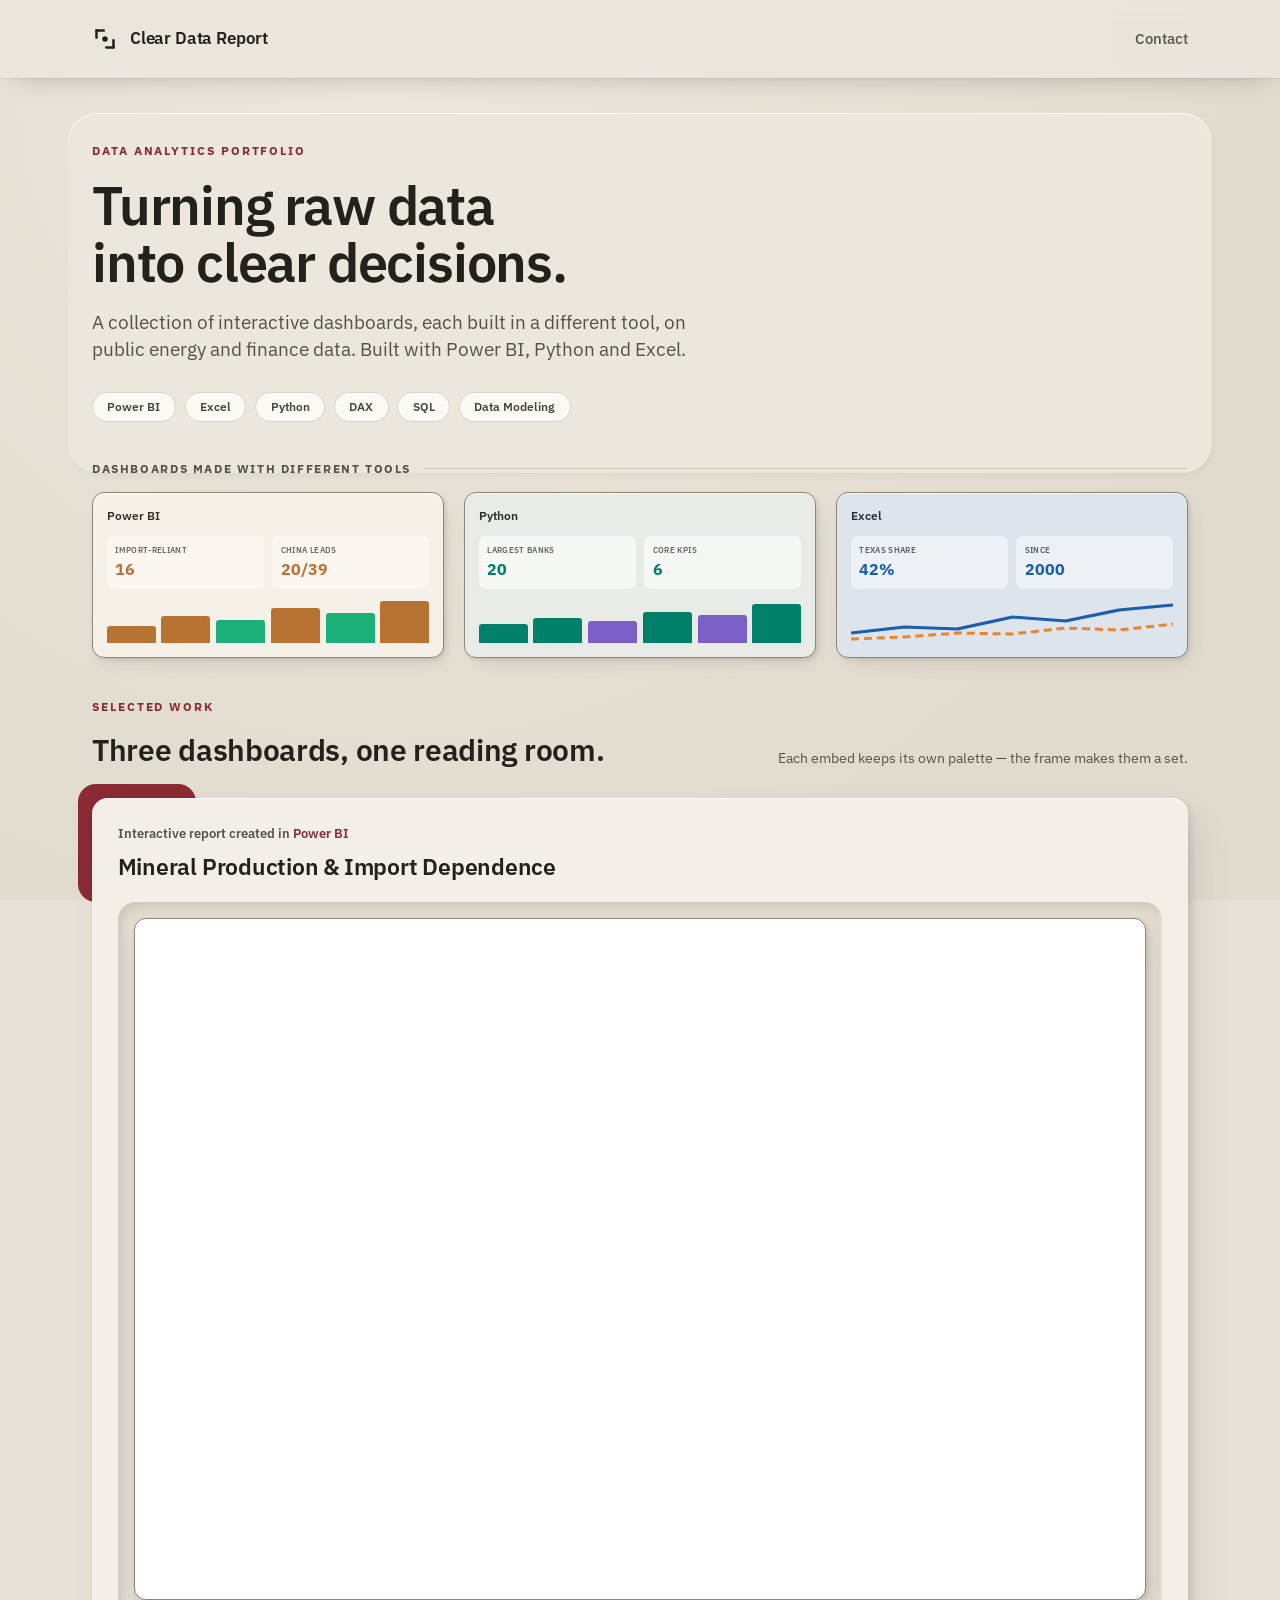
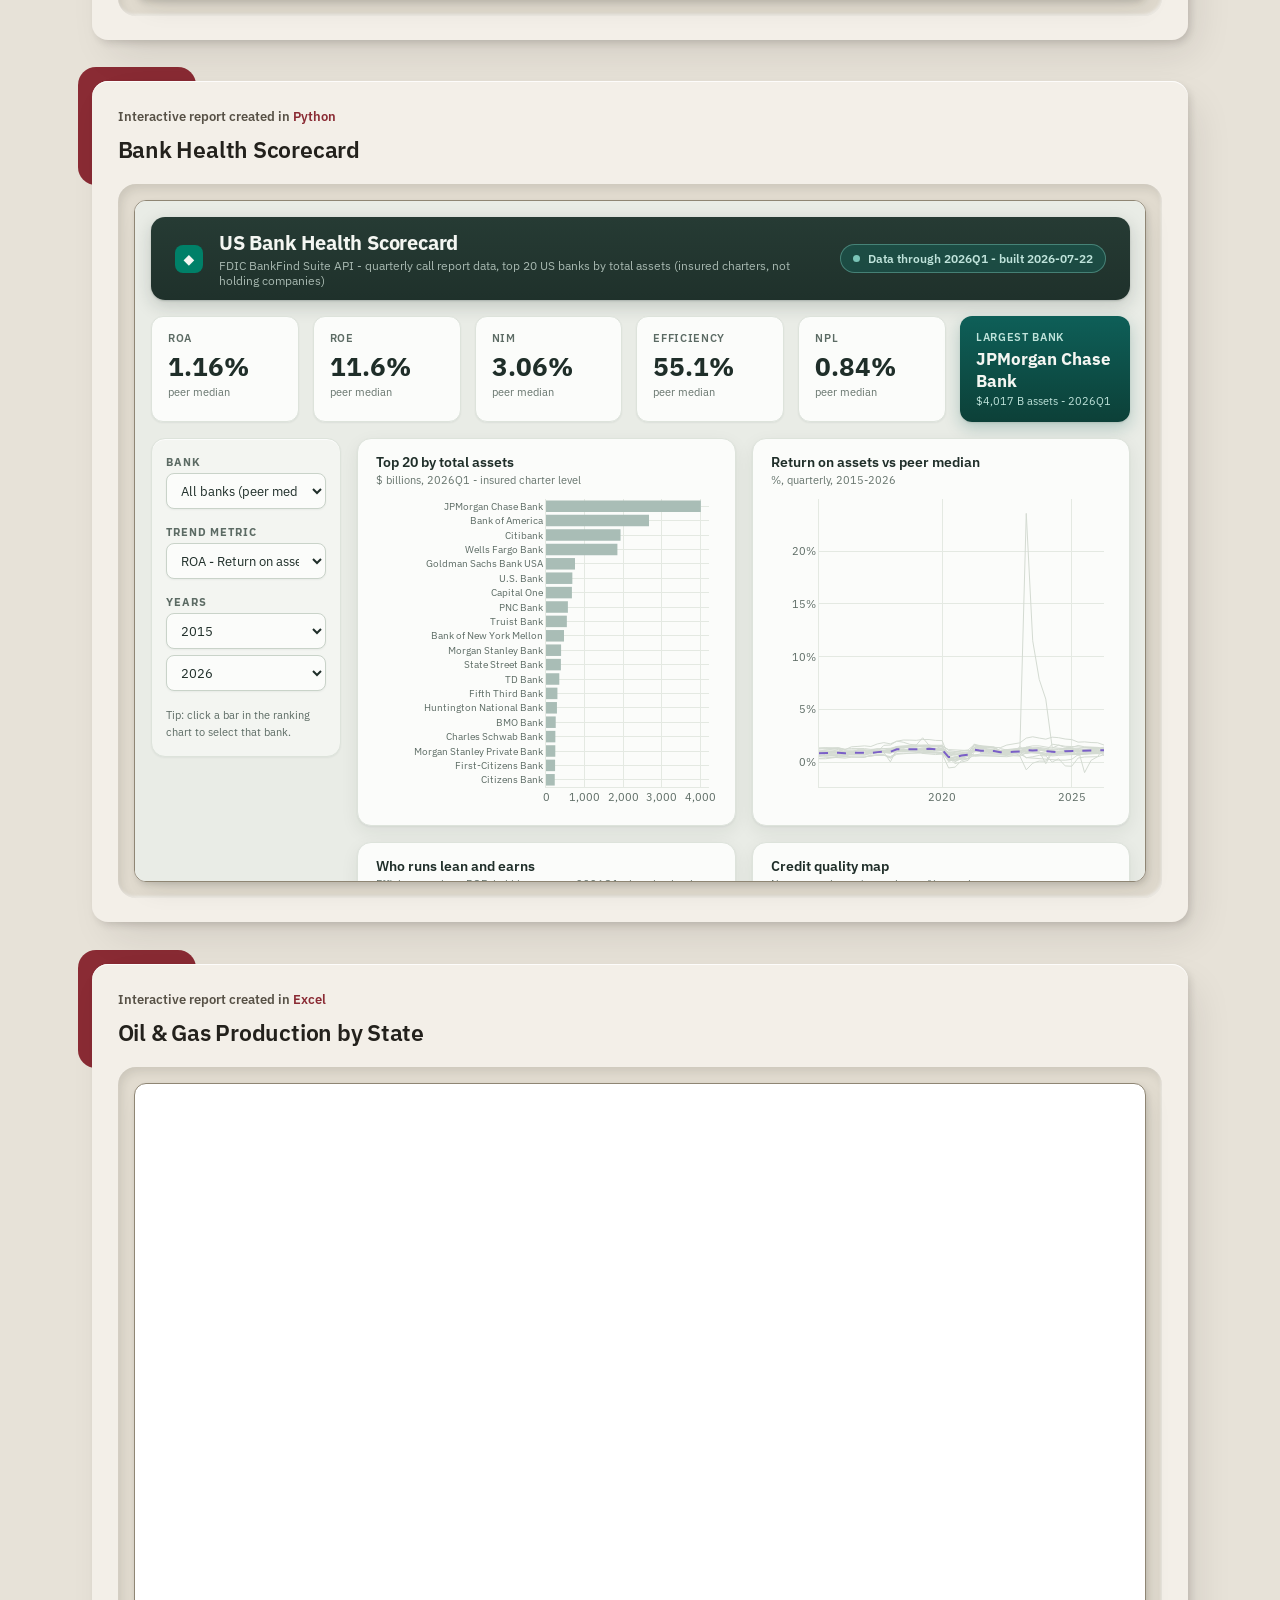
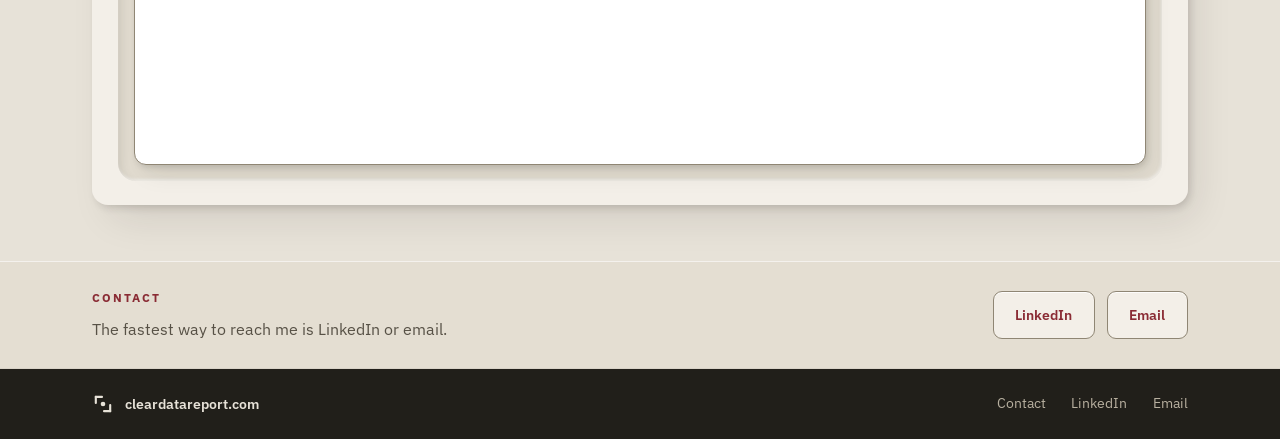
==== commit 6da70f47: "Redesign portfolio site: Bone Ledger visual style Warm-paper wrapper that frames the three light das" ====
--- a/index.html
+++ b/index.html
@@ -4,449 +4,517 @@
   <meta charset="UTF-8" />
   <meta name="viewport" content="width=device-width, initial-scale=1.0" />
   <title>Clear Data Report | Data Analytics Portfolio</title>
-  <meta name="description" content="Clear Data Report - a portfolio of interactive dashboards built with Power BI, Excel, and Python on public energy and finance data." />
+  <meta name="description" content="Clear Data Report - interactive dashboards on public energy and finance data, built in Power BI, Python and Excel." />
+
+  <!-- Brand / social -->
+  <link rel="icon" type="image/svg+xml" href="assets/favicon.svg" />
+  <meta name="theme-color" content="#E7E2D8" />
+  <meta property="og:type" content="website" />
+  <meta property="og:title" content="Clear Data Report | Data Analytics Portfolio" />
+  <meta property="og:description" content="Interactive dashboards on public energy and finance data, built in Power BI, Python and Excel." />
+  <meta property="og:url" content="https://cleardatareport.com" />
+  <meta property="og:image" content="https://cleardatareport.com/assets/og-image.png" />
+  <meta property="og:image:width" content="1200" />
+  <meta property="og:image:height" content="630" />
+  <meta name="twitter:card" content="summary_large_image" />
+  <meta name="twitter:title" content="Clear Data Report | Data Analytics Portfolio" />
+  <meta name="twitter:description" content="Interactive dashboards on public energy and finance data, built in Power BI, Python and Excel." />
+  <meta name="twitter:image" content="https://cleardatareport.com/assets/og-image.png" />
+
   <style>
+    /* ===== Font (self-hosted, no external calls) ===== */
+    @font-face {
+      font-family: 'IBM Plex Sans';
+      src: url('assets/fonts/IBMPlexSans-latin-var.woff2') format('woff2');
+      font-weight: 400 700;
+      font-style: normal;
+      font-display: swap;
+    }
+
     *, *::before, *::after { box-sizing: border-box; margin: 0; padding: 0; }
 
+    /* ===== Bone Ledger palette =====
+       Warm paper, graphite ink, one claret mark. Light source upper-left.
+       Depth built from lightness + two-layer shadows, never blur.
+       All text pairs validated WCAG AA (see the vault note). Deviations from the
+       Claude Design export: --muted darkened to #575146 (design's #6E6656 was
+       4.40:1 on canvas, under 4.5). */
     :root {
-      --bg: #0d0d0d;
-      --bg-card: #111;
-      --border: #1f1f1f;
-      --text: #e0e0e0;
-      --muted: #777;
-      --faint: #555;
-      --white: #ffffff;
-      --accent: #f47c3c;
+      --canvas: #E7E2D8;
+      --header-bg: #EBE6DD;
+      --card: #F3EFE8;
+      --tray: #E1DBCF;
+      --hero-panel: #ECE7DD;
+      --contact-bg: #E4DED2;
+      --footer-bg: #211F1A;
+
+      --ink: #23211C;
+      --secondary: #575146;
+      --muted: #575146;
+      --accent: #8A2B34;
+      --accent-dark: #5E141C;
+      --on-accent: #FBF9F5;
+
+      --chip-bg: #FBF9F5;
+      --chip-border: #DAD3C6;
+      --chip-text: #4A453B;
+      --border: #8F8674;
+
+      --footer-text: #B8B0A0;
+      --footer-brand: #E7E2D8;
+
+      --wrap: 1160px;
+
+      /* shadows (light from upper-left) */
+      --hi-top: inset 0 1px 0 rgba(255,255,255,0.85);
+      --sh-card: 3px 4px 8px -2px rgba(31,28,22,0.18), 12px 18px 40px -8px rgba(31,28,22,0.12);
+      --sh-header: 0 1px 0 rgba(31,28,22,0.07), 0 12px 26px -16px rgba(31,28,22,0.30);
+      --well-inset: inset 3px 4px 10px rgba(31,28,22,0.11), inset -1px -2px 3px rgba(255,255,255,0.55);
+      --sh-btn: 2px 3px 7px -1px rgba(94,20,28,0.32), inset 0 1px 0 rgba(255,255,255,0.22);
+      --sh-embed: 2px 3px 6px -1px rgba(31,28,22,0.16), 6px 12px 26px -6px rgba(31,28,22,0.10), inset 0 1px 0 rgba(255,255,255,0.7);
+      --sh-thumb: 2px 2px 5px -1px rgba(31,28,22,0.14), 5px 9px 20px -7px rgba(31,28,22,0.12), inset 0 1px 0 rgba(255,255,255,0.7);
+      --sh-hero-panel: inset 0 1px 0 rgba(255,255,255,0.75), 2px 4px 10px -5px rgba(31,28,22,0.10);
     }
 
     html { scroll-behavior: smooth; }
 
     body {
-      font-family: -apple-system, BlinkMacSystemFont, "Segoe UI", Roboto, sans-serif;
-      background: var(--bg);
-      color: var(--text);
+      font-family: 'IBM Plex Sans', -apple-system, BlinkMacSystemFont, "Segoe UI", Roboto, sans-serif;
+      background: var(--canvas);
+      background-image: radial-gradient(circle at 30% 10%, #ECE7DD, #E1DBCF 70%);
+      background-attachment: fixed;
+      color: var(--ink);
       min-height: 100vh;
       line-height: 1.5;
       display: flex;
       flex-direction: column;
-    }
-
-    /* ---------- Header ---------- */
+      -webkit-font-smoothing: antialiased;
+      text-rendering: optimizeLegibility;
+    }
+
+    a { color: var(--accent); text-decoration: none; transition: color 0.18s; }
+    a:hover { color: var(--accent-dark); }
+    svg { display: block; }
+
+    [id] { scroll-margin-top: 96px; }
+
+    /* ===== Header ===== */
     header {
       position: sticky;
       top: 0;
-      z-index: 10;
-      padding: 1.25rem 2.5rem;
-      display: flex;
-      justify-content: space-between;
-      align-items: center;
-      border-bottom: 1px solid var(--border);
-      background: rgba(13, 13, 13, 0.85);
+      z-index: 20;
+      height: 78px;
+      background: rgba(235, 230, 221, 0.9);
       backdrop-filter: blur(8px);
-    }
-
-    header .brand {
-      font-size: 1rem;
-      font-weight: 600;
-      letter-spacing: 0.02em;
-      color: var(--white);
-      text-decoration: none;
-      display: inline-flex;
-      align-items: center;
-      gap: 0.55rem;
-    }
-
-    header .brand .mark {
-      width: 8px;
-      height: 8px;
-      border-radius: 50%;
-      background: var(--accent);
-    }
-
-    header nav {
-      display: flex;
-      gap: 1.5rem;
-      align-items: center;
-    }
-
-    header nav a {
-      color: var(--muted);
-      text-decoration: none;
-      font-size: 0.875rem;
-      transition: color 0.2s;
-    }
-
-    header nav a:hover { color: var(--white); }
-
-    /* ---------- Layout ---------- */
-    main {
-      flex: 1;
-      width: 100%;
-      max-width: 1160px;
+      box-shadow: var(--sh-header);
+    }
+    .header-inner {
+      max-width: var(--wrap);
       margin: 0 auto;
-      padding: 4rem 2.5rem 2rem;
-    }
-
-    section { margin-bottom: 4.5rem; }
-
-    .eyebrow {
-      font-size: 0.75rem;
-      font-weight: 600;
-      letter-spacing: 0.12em;
-      text-transform: uppercase;
-      color: var(--accent);
-      margin-bottom: 1rem;
-    }
-
-    /* ---------- Hero ---------- */
-    .hero h1 {
-      font-size: 2.6rem;
-      font-weight: 700;
-      color: var(--white);
-      line-height: 1.12;
-      max-width: 740px;
-      margin-bottom: 1rem;
-    }
-
-    .hero p {
-      font-size: 1.05rem;
-      color: var(--muted);
-      max-width: 620px;
-      margin-bottom: 2rem;
-    }
-
-    .cta-row {
-      display: flex;
-      flex-wrap: wrap;
-      gap: 0.75rem;
-      margin-bottom: 2.25rem;
-    }
-
-    .btn {
-      font-size: 0.875rem;
-      font-weight: 500;
-      text-decoration: none;
-      padding: 0.6rem 1.1rem;
-      border-radius: 6px;
-      transition: all 0.2s;
-    }
-
-    .btn-primary {
-      background: var(--accent);
-      color: #0d0d0d;
-      font-weight: 600;
-    }
-
-    .btn-primary:hover { filter: brightness(1.1); }
-
-    .btn-ghost {
-      border: 1px solid var(--border);
-      color: var(--text);
-    }
-
-    .btn-ghost:hover { border-color: var(--faint); color: var(--white); }
-
-    /* ---------- Skills ---------- */
-    .skills-row {
-      display: flex;
-      flex-wrap: wrap;
-      gap: 0.5rem;
-    }
-
-    .tag {
-      font-size: 0.8rem;
-      padding: 0.3rem 0.7rem;
-      border-radius: 4px;
-      background: var(--bg-card);
-      border: 1px solid var(--border);
-      color: var(--muted);
-    }
-
-    /* ---------- Section heading ---------- */
-    .section-head {
-      font-size: 1.4rem;
-      font-weight: 700;
-      color: var(--white);
-      margin-bottom: 1.5rem;
-    }
-
-    /* ---------- Projects ---------- */
-    .projects {
-      display: flex;
-      flex-direction: column;
-      gap: 2rem;
-    }
-
-    .project-card {
-      background: var(--bg-card);
-      border: 1px solid var(--border);
-      border-radius: 8px;
-      overflow: hidden;
-    }
-
-    .project-head {
-      padding: 1.25rem 1.5rem;
-      border-bottom: 1px solid var(--border);
-    }
-
-    .project-label {
-      font-size: 0.72rem;
-      font-weight: 600;
-      letter-spacing: 0.08em;
-      text-transform: uppercase;
-      color: var(--accent);
+      height: 100%;
+      padding: 0 2rem;
       display: flex;
       align-items: center;
-      gap: 0.5rem;
-      margin-bottom: 0.6rem;
-    }
-
-    .project-label .live {
-      width: 7px;
-      height: 7px;
-      border-radius: 50%;
-      background: var(--accent);
-    }
-
-    .project-card h3 {
-      font-size: 1.15rem;
-      font-weight: 600;
-      color: var(--white);
-      margin-bottom: 0.4rem;
-    }
-
-    .project-card .desc {
-      font-size: 0.9rem;
-      color: var(--muted);
-      max-width: 720px;
-      margin-bottom: 0.9rem;
-    }
-
-    .project-tech {
-      display: flex;
-      flex-wrap: wrap;
-      gap: 0.4rem;
-    }
-
-    .project-tech span {
-      font-size: 0.72rem;
-      padding: 0.2rem 0.55rem;
-      border-radius: 4px;
+      justify-content: space-between;
+    }
+    .brand { display: inline-flex; align-items: center; gap: 12px; color: var(--ink); }
+    .brand:hover { color: var(--ink); }
+    .brand .mark { color: var(--ink); }
+    .brand .word { font-size: 1.06rem; font-weight: 600; letter-spacing: -0.01em; }
+
+    header nav { display: flex; align-items: center; gap: 1.9rem; }
+    header nav a.navlink { color: var(--secondary); font-size: 0.94rem; font-weight: 500; }
+    header nav a.navlink:hover { color: var(--ink); }
+
+    .btn {
+      display: inline-flex; align-items: center; gap: 0.45rem;
+      font-size: 0.9rem; font-weight: 600;
+      border-radius: 9px;
+      transition: all 0.18s;
+      cursor: pointer;
+    }
+    .btn-ghost {
+      height: 48px; padding: 0 1.35rem;
+      background: var(--card); color: var(--accent);
       border: 1px solid var(--border);
-      color: var(--faint);
-    }
-
-    .project-card:hover { border-color: #2c2c2c; }
-
-    .project-link {
-      display: inline-block;
-      margin-top: 1.1rem;
-    }
-
-    iframe {
-      display: block;
-      width: 100%;
-      height: 680px;
-      border: none;
-    }
-
-    /* ---------- Contact ---------- */
-    .contact p {
-      font-size: 0.95rem;
-      color: var(--muted);
-      max-width: 560px;
-      margin-bottom: 1.5rem;
-    }
-
-    /* ---------- Footer ---------- */
-    footer {
-      text-align: center;
-      padding: 2rem 1.25rem;
-      font-size: 0.8rem;
-      color: var(--faint);
-      border-top: 1px solid var(--border);
-    }
-
-    footer .footer-links {
-      display: flex;
-      justify-content: center;
-      gap: 1.5rem;
-      margin-bottom: 0.9rem;
-      flex-wrap: wrap;
-    }
-
-    footer .footer-links a {
-      color: var(--muted);
-      text-decoration: none;
-      transition: color 0.2s;
-    }
-
-    footer .footer-links a:hover { color: var(--white); }
-
-    /* ---------- Responsive ---------- */
-    @media (max-width: 760px) {
-      header { padding: 1rem 1.25rem; }
+      box-shadow: var(--hi-top);
+    }
+    .btn-ghost:hover { border-color: var(--accent); color: var(--accent-dark); }
+
+    /* ===== Layout ===== */
+    main { flex: 1; width: 100%; max-width: var(--wrap); margin: 0 auto; padding: 0 2rem; }
+    section { scroll-margin-top: 96px; }
+
+    .eyebrow {
+      font-size: 0.75rem; font-weight: 700; letter-spacing: 0.16em;
+      text-transform: uppercase; color: var(--accent);
+    }
+
+    /* ===== Hero ===== */
+    .hero { position: relative; padding: 4rem 0 2.5rem; }
+    .hero-panel {
+      position: absolute; z-index: 0;
+      top: 2.2rem; left: -1.5rem; right: -1.5rem; height: 360px;
+      background: var(--hero-panel);
+      border-radius: 30px;
+      box-shadow: var(--sh-hero-panel);
+    }
+    .hero-inner { position: relative; z-index: 1; }
+    .hero h1 {
+      font-size: 3.4rem; font-weight: 600; letter-spacing: -0.022em;
+      line-height: 1.05; color: var(--ink); max-width: 720px;
+      margin: 1rem 0 0; text-wrap: balance;
+    }
+    .hero p.lead {
+      font-size: 1.16rem; color: var(--secondary); max-width: 600px; margin: 1.15rem 0 0;
+    }
+
+    .skills-row { display: flex; flex-wrap: wrap; gap: 0.55rem; margin-top: 1.7rem; }
+    .chip {
+      display: inline-flex; align-items: center; height: 30px; padding: 0 0.9rem;
+      border-radius: 999px; background: var(--chip-bg); border: 1px solid var(--chip-border);
+      color: var(--chip-text); font-size: 0.75rem; font-weight: 600;
+      box-shadow: var(--hi-top);
+    }
+
+    /* ===== Thumbnail rail ===== */
+    .rail { margin-top: 2.4rem; position: relative; z-index: 1; }
+    .rail-head { display: flex; align-items: center; gap: 0.8rem; margin-bottom: 0.9rem; }
+    .rail-head .label {
+      font-size: 0.72rem; font-weight: 700; letter-spacing: 0.14em;
+      text-transform: uppercase; color: var(--secondary);
+    }
+    .rail-head .rule { height: 1px; flex: 1; background: #CFC7B7; }
+    .rail-track { display: grid; grid-template-columns: repeat(3, 1fr); gap: 1.25rem; }
+
+    .thumb {
+      display: block; background: var(--t-bg);
+      border: 1px solid var(--border); border-radius: 12px; padding: 0.85rem;
+      box-shadow: var(--sh-thumb);
+    }
+    .thumb-head { display: flex; align-items: center; justify-content: space-between; margin-bottom: 0.7rem; }
+    .thumb-name { font-size: 0.78rem; font-weight: 600; color: var(--t-name); }
+    .thumb-tiles { display: flex; gap: 0.5rem; margin-bottom: 0.65rem; }
+    .thumb-tile { flex: 1; background: var(--t-tile); border-radius: 7px; padding: 0.5rem 0.55rem; }
+    .thumb-tile span { display: block; font-size: 0.53rem; font-weight: 600; letter-spacing: 0.04em; color: var(--t-sub); }
+    .thumb-tile b { font-size: 1rem; font-weight: 700; font-variant-numeric: tabular-nums; }
+    .thumb-bars { display: flex; align-items: flex-end; gap: 0.35rem; height: 44px; }
+    .thumb-bars i { flex: 1; border-radius: 3px 3px 0 0; display: block; }
+
+    .thumb--copper { --t-bg:#F5F0E8; --t-a:#B87333; --t-b:#1BAF7A; --t-tile:#FBF7F0; --t-name:#3A302A; --t-sub:#6E5F52; }
+    .thumb--sage   { --t-bg:#E9ECE6; --t-a:#008068; --t-b:#7A5FC7; --t-tile:#F5F7F4; --t-name:#2A2E2A; --t-sub:#5B6560; }
+    .thumb--slate  { --t-bg:#DDE4EC; --t-a:#1B5FAA; --t-b:#E8862E; --t-tile:#EDF1F6; --t-name:#20303F; --t-sub:#4C5B6A; }
+    .thumb--copper .thumb-tile b { color:#B87333; }
+    .thumb--sage   .thumb-tile b { color:#008068; }
+    .thumb--slate  .thumb-tile b { color:#1B5FAA; }
+
+    /* ===== Work section ===== */
+    .work-head { margin-bottom: 1.6rem; }
+    .work-head .eyebrow { margin-bottom: 0.7rem; display: block; }
+    .work-title-row { display: flex; align-items: flex-end; justify-content: space-between; gap: 1rem; }
+    .work-head h2 { font-size: 1.9rem; font-weight: 600; letter-spacing: -0.01em; color: var(--ink); }
+    .work-head .sub { font-size: 0.9rem; color: var(--secondary); padding-bottom: 0.25rem; }
+
+    .projects { display: flex; flex-direction: column; gap: 2.6rem; }
+
+    .project-card { position: relative; }
+    .project-card::before {
+      content: ""; position: absolute; top: -14px; left: -14px;
+      width: 118px; height: 118px; background: var(--accent);
+      border-radius: 18px; z-index: 0;
+    }
+    .card-surface {
+      position: relative; z-index: 1;
+      background: var(--card); border-radius: 16px;
+      padding: 1.6rem 1.6rem 1.5rem;
+      box-shadow: var(--sh-card), var(--hi-top);
+    }
+
+    .card-head { margin-bottom: 1.1rem; }
+    .card-kicker { font-size: 0.82rem; font-weight: 600; color: var(--secondary); margin-bottom: 0.4rem; }
+    .card-kicker span { color: var(--accent); }
+    .project-card h3 { font-size: 1.42rem; font-weight: 600; letter-spacing: -0.01em; color: var(--ink); }
+
+    /* recessed well + framed embed */
+    .embed-well {
+      position: relative; background: var(--tray);
+      border-radius: 18px; padding: 1rem;
+      box-shadow: var(--well-inset);
+    }
+    .embed-frame {
+      border: 1px solid var(--border); border-radius: 12px; overflow: hidden;
+      box-shadow: var(--sh-embed); background: #ffffff;
+    }
+    .embed-frame iframe { display: block; width: 100%; height: 680px; border: none; }
+
+    /* ===== Contact ===== */
+    .contact-band {
+      margin-top: 3.5rem;
+      background: var(--contact-bg);
+      box-shadow: inset 0 1px 0 rgba(255,255,255,0.6), inset 0 -1px 0 rgba(31,28,22,0.06);
+    }
+    .contact-inner {
+      max-width: var(--wrap); margin: 0 auto; padding: 1.75rem 2rem;
+      display: flex; align-items: center; justify-content: space-between; gap: 1.5rem; flex-wrap: wrap;
+    }
+    .contact-inner .eyebrow { display: block; margin-bottom: 0.6rem; }
+    .contact-inner p { font-size: 1rem; color: var(--secondary); }
+    .contact-actions { display: flex; gap: 0.75rem; flex-wrap: wrap; }
+
+    /* ===== Footer ===== */
+    footer { background: var(--footer-bg); }
+    .footer-inner {
+      max-width: var(--wrap); margin: 0 auto; padding: 1.5rem 2rem;
+      display: flex; align-items: center; justify-content: space-between; gap: 1rem; flex-wrap: wrap;
+    }
+    .footer-brand { display: inline-flex; align-items: center; gap: 0.7rem; color: var(--footer-brand); }
+    .footer-brand span { font-size: 0.9rem; font-weight: 600; }
+    .footer-links { display: flex; gap: 1.6rem; flex-wrap: wrap; }
+    .footer-links a { color: var(--footer-text); font-size: 0.88rem; }
+    .footer-links a:hover { color: var(--footer-brand); }
+
+    /* ===== Responsive ===== */
+    @media (max-width: 860px) {
+      .rail-track { grid-template-columns: 1fr; }
+    }
+    @media (max-width: 720px) {
+      .header-inner { padding: 0 1.2rem; }
       header nav { gap: 1rem; }
-      header nav .hide-sm { display: none; }
-      main { padding: 2.75rem 1.25rem 1rem; }
-      .hero h1 { font-size: 1.95rem; }
-      iframe { height: 480px; }
+      main { padding: 0 1.2rem; }
+      .hero { padding: 2.75rem 0 2rem; }
+      .hero-panel { display: none; }
+      .hero h1 { font-size: 2.05rem; }
+      .hero p.lead { font-size: 1.02rem; }
+      .btn-ghost { height: 44px; }
+      .card-surface { padding: 1.15rem 1.15rem 1.2rem; }
+      .work-title-row { flex-direction: column; align-items: flex-start; gap: 0.4rem; }
+      .work-head h2 { font-size: 1.5rem; }
+      .embed-frame iframe { height: 480px; }
+      .project-card::before { width: 84px; height: 84px; top: -10px; left: -10px; }
+      .contact-inner, .footer-inner { padding-left: 1.2rem; padding-right: 1.2rem; }
     }
   </style>
 </head>
-<body>
+<body id="top">
 
   <header>
-    <a href="#top" class="brand"><span class="mark"></span>Clear Data Report</a>
-    <nav>
-      <a href="#work">Work</a>
-      <a href="#contact">Contact</a>
-      <a href="https://github.com/Johnsinvi" target="_blank" rel="noopener">GitHub</a>
-    </nav>
+    <div class="header-inner">
+      <a href="#top" class="brand">
+        <span class="mark">
+          <svg width="26" height="26" viewBox="0 0 32 32" fill="currentColor" aria-hidden="true">
+            <rect x="4" y="4" width="12" height="3.1" rx="1.4"/>
+            <rect x="4" y="4" width="3.1" height="12" rx="1.4"/>
+            <rect x="16" y="24.9" width="12" height="3.1" rx="1.4"/>
+            <rect x="24.9" y="16" width="3.1" height="12" rx="1.4"/>
+            <circle cx="16" cy="16" r="3.4"/>
+          </svg>
+        </span>
+        <span class="word">Clear Data Report</span>
+      </a>
+      <nav>
+        <a class="navlink" href="#contact">Contact</a>
+      </nav>
+    </div>
   </header>
 
-  <main id="top">
+  <main>
 
     <!-- ===== Hero ===== -->
     <section class="hero">
-      <p class="eyebrow">Data Analytics Portfolio</p>
-      <h1>Turning raw data into clear decisions.</h1>
-      <p>
-        A collection of interactive dashboards, each built in a different tool,
-        on public energy and finance data. Built with Power BI, Excel, and Python.
-      </p>
-
-      <div class="cta-row">
-        <a class="btn btn-primary" href="#work">View work</a>
-        <a class="btn btn-ghost" href="https://github.com/Johnsinvi" target="_blank" rel="noopener">GitHub</a>
-      </div>
-
-      <div class="skills-row">
-        <span class="tag">Power BI</span>
-        <span class="tag">Excel</span>
-        <span class="tag">Python</span>
-        <span class="tag">DAX</span>
-        <span class="tag">SQL</span>
-        <span class="tag">Data Modeling</span>
+      <div class="hero-panel" aria-hidden="true"></div>
+      <div class="hero-inner">
+        <p class="eyebrow">Data Analytics Portfolio</p>
+        <h1>Turning raw data into clear decisions.</h1>
+        <p class="lead">
+          A collection of interactive dashboards, each built in a different tool,
+          on public energy and finance data. Built with Power BI, Python and Excel.
+        </p>
+
+        <div class="skills-row">
+          <span class="chip">Power BI</span>
+          <span class="chip">Excel</span>
+          <span class="chip">Python</span>
+          <span class="chip">DAX</span>
+          <span class="chip">SQL</span>
+          <span class="chip">Data Modeling</span>
+        </div>
+
+        <!-- Preview rail: the three dashboards, palette-matched to each embed below -->
+        <div class="rail">
+          <div class="rail-head">
+            <span class="label">Dashboards made with different tools</span>
+            <span class="rule" aria-hidden="true"></span>
+          </div>
+          <div class="rail-track">
+
+            <div class="thumb thumb--copper">
+              <div class="thumb-head">
+                <span class="thumb-name">Power BI</span>
+              </div>
+              <div class="thumb-tiles">
+                <div class="thumb-tile"><span>IMPORT-RELIANT</span><b>16</b></div>
+                <div class="thumb-tile"><span>CHINA LEADS</span><b>20/39</b></div>
+              </div>
+              <div class="thumb-bars">
+                <i style="height:40%;background:var(--t-a)"></i>
+                <i style="height:62%;background:var(--t-a)"></i>
+                <i style="height:52%;background:var(--t-b)"></i>
+                <i style="height:80%;background:var(--t-a)"></i>
+                <i style="height:68%;background:var(--t-b)"></i>
+                <i style="height:95%;background:var(--t-a)"></i>
+              </div>
+            </div>
+
+            <div class="thumb thumb--sage">
+              <div class="thumb-head">
+                <span class="thumb-name">Python</span>
+              </div>
+              <div class="thumb-tiles">
+                <div class="thumb-tile"><span>LARGEST BANKS</span><b>20</b></div>
+                <div class="thumb-tile"><span>CORE KPIS</span><b>6</b></div>
+              </div>
+              <div class="thumb-bars">
+                <i style="height:44%;background:var(--t-a)"></i>
+                <i style="height:58%;background:var(--t-a)"></i>
+                <i style="height:50%;background:var(--t-b)"></i>
+                <i style="height:72%;background:var(--t-a)"></i>
+                <i style="height:64%;background:var(--t-b)"></i>
+                <i style="height:88%;background:var(--t-a)"></i>
+              </div>
+            </div>
+
+            <div class="thumb thumb--slate">
+              <div class="thumb-head">
+                <span class="thumb-name">Excel</span>
+              </div>
+              <div class="thumb-tiles">
+                <div class="thumb-tile"><span>TEXAS SHARE</span><b>42%</b></div>
+                <div class="thumb-tile"><span>SINCE</span><b>2000</b></div>
+              </div>
+              <div class="thumb-bars" style="align-items:stretch">
+                <svg viewBox="0 0 200 44" preserveAspectRatio="none" style="width:100%;height:44px">
+                  <polyline points="0,34 33,28 66,30 100,18 133,22 166,11 200,6" fill="none" stroke="var(--t-a)" stroke-width="3"/>
+                  <polyline points="0,40 33,38 66,34 100,35 133,29 166,31 200,25" fill="none" stroke="var(--t-b)" stroke-width="3" stroke-dasharray="5 3"/>
+                </svg>
+              </div>
+            </div>
+
+          </div>
+        </div>
       </div>
     </section>
 
     <!-- ===== Work ===== -->
     <section id="work">
-      <h2 class="section-head">Selected work</h2>
+      <div class="work-head">
+        <span class="eyebrow">Selected work</span>
+        <div class="work-title-row">
+          <h2>Three dashboards, one reading room.</h2>
+          <span class="sub">Each embed keeps its own palette &mdash; the frame makes them a set.</span>
+        </div>
+      </div>
 
       <div class="projects">
 
-        <!-- Project: US mineral production Power BI dashboard (live) -->
-        <article class="project-card">
-          <div class="project-head">
-            <p class="project-label"><span class="live"></span>Power BI | Live</p>
-            <h3>US Mineral Production &amp; Import Dependence</h3>
-            <p class="desc">
-              An interactive report on US mineral production and the country's
-              reliance on imported critical minerals, built on USGS data. The TMDL
-              model and PBIR report were authored as code (Python and DAX).
-              Highlights: the US is 100% import-reliant on 16 commodities, and China
-              leads world supply for 20 of 39 critical minerals.
-            </p>
-            <div class="project-tech">
-              <span>Power BI</span>
-              <span>DAX</span>
-              <span>TMDL</span>
-              <span>Power Query</span>
-              <span>Python</span>
-            </div>
-            <a class="btn btn-ghost project-link" href="https://github.com/Johnsinvi/us-mineral-production-powerbi" target="_blank" rel="noopener">View on GitHub</a>
+        <!-- Project 1: Power BI -->
+        <article class="project-card" id="proj-1">
+          <div class="card-surface">
+            <div class="card-head">
+              <p class="card-kicker">Interactive report created in <span>Power BI</span></p>
+              <h3>Mineral Production &amp; Import Dependence</h3>
+            </div>
+            <div class="embed-well">
+              <div class="embed-frame">
+                <iframe
+                  title="Mineral Production and Import Dependence dashboard"
+                  src="https://app.powerbi.com/view?r=eyJrIjoiZDQzMzk5MjYtZjk3Ny00Zjc3LWI2MjgtNWY5ZGJlNDllNjk2IiwidCI6IjVkNjE0ZDU2LWJiYjItNGZlNC1iOTI2LWFlNTQzMjdkYjcyMiIsImMiOjR9"
+                  allowFullScreen
+                  loading="lazy"
+                ></iframe>
+              </div>
+            </div>
           </div>
-          <iframe
-            title="US Mineral Production and Import Dependence dashboard"
-            src="https://app.powerbi.com/view?r=eyJrIjoiZDQzMzk5MjYtZjk3Ny00Zjc3LWI2MjgtNWY5ZGJlNDllNjk2IiwidCI6IjVkNjE0ZDU2LWJiYjItNGZlNC1iOTI2LWFlNTQzMjdkYjcyMiIsImMiOjR9"
-            allowFullScreen
-          ></iframe>
         </article>
 
-        <!-- Project: US bank health Python dashboard (live) -->
-        <article class="project-card">
-          <div class="project-head">
-            <p class="project-label"><span class="live"></span>Python | Live</p>
-            <h3>US Bank Health Scorecard</h3>
-            <p class="desc">
-              A quarterly health scorecard for the 20 largest US banks, built as
-              one reproducible Python pipeline on public FDIC data. A single run
-              produces both this interactive dashboard (pandas and Plotly) and a
-              styled Excel scorecard - Python automating Excel, not replacing it.
-              It tracks six core banking KPIs; the 2020 credit shock and the
-              2022-23 rate cycle both show up clearly in the trends.
-            </p>
-            <div class="project-tech">
-              <span>Python</span>
-              <span>pandas</span>
-              <span>Plotly</span>
-              <span>openpyxl</span>
-              <span>FDIC API</span>
-            </div>
-            <a class="btn btn-ghost project-link" href="https://github.com/Johnsinvi/us-bank-health-python-dashboard" target="_blank" rel="noopener">View on GitHub</a>
+        <!-- Project 2: Python -->
+        <article class="project-card" id="proj-2">
+          <div class="card-surface">
+            <div class="card-head">
+              <p class="card-kicker">Interactive report created in <span>Python</span></p>
+              <h3>Bank Health Scorecard</h3>
+            </div>
+            <div class="embed-well">
+              <div class="embed-frame">
+                <iframe
+                  title="Bank Health Scorecard dashboard"
+                  src="bank-scorecard/index.html"
+                  allowFullScreen
+                  loading="lazy"
+                ></iframe>
+              </div>
+            </div>
           </div>
-          <iframe
-            title="US Bank Health Scorecard dashboard"
-            src="bank-scorecard/index.html"
-            allowFullScreen
-          ></iframe>
         </article>
 
-        <!-- Project: US oil & gas Excel dashboard (live) -->
-        <article class="project-card">
-          <div class="project-head">
-            <p class="project-label"><span class="live"></span>Excel | Live</p>
-            <h3>US Oil &amp; Gas Production by State</h3>
-            <p class="desc">
-              An interactive dashboard built entirely in native Excel on EIA
-              production data (2000-2026): Power Query ETL, a Power Pivot data
-              model with DAX measures, and slicer-driven charts with linked KPI
-              cards - the full BI stack inside one workbook, no add-ins. Texas
-              alone accounts for 42% of state-level US crude output.
-            </p>
-            <div class="project-tech">
-              <span>Excel</span>
-              <span>Power Query</span>
-              <span>Power Pivot</span>
-              <span>DAX</span>
-            </div>
-            <a class="btn btn-ghost project-link" href="https://github.com/Johnsinvi/us-oil-gas-excel-dashboard" target="_blank" rel="noopener">View on GitHub</a>
+        <!-- Project 3: Excel -->
+        <article class="project-card" id="proj-3">
+          <div class="card-surface">
+            <div class="card-head">
+              <p class="card-kicker">Interactive report created in <span>Excel</span></p>
+              <h3>Oil &amp; Gas Production by State</h3>
+            </div>
+            <div class="embed-well">
+              <div class="embed-frame">
+                <iframe
+                  title="Oil and Gas Production by State dashboard"
+                  src="https://1drv.ms/x/c/8b9dce2adebd1c92/IQQADEfxgzU7QpBGP6b-vtZeAX0a1bPmk8zwePT5af32Iqc"
+                  allowFullScreen
+                  loading="lazy"
+                ></iframe>
+              </div>
+            </div>
           </div>
-          <iframe
-            title="US Oil and Gas Production by State dashboard"
-            src="https://1drv.ms/x/c/8b9dce2adebd1c92/IQQADEfxgzU7QpBGP6b-vtZeAX0a1bPmk8zwePT5af32Iqc"
-            allowFullScreen
-          ></iframe>
         </article>
 
-        <!-- Add future project cards here. -->
-
       </div>
     </section>
 
-    <!-- ===== Contact ===== -->
-    <section id="contact" class="contact">
-      <h2 class="section-head">Contact</h2>
-      <p>
-        Open to remote data work. The fastest way to reach me is LinkedIn or email.
-      </p>
-      <div class="cta-row">
+  </main>
+
+  <!-- ===== Contact ===== -->
+  <section id="contact" class="contact-band">
+    <div class="contact-inner">
+      <div>
+        <span class="eyebrow">Contact</span>
+        <p>The fastest way to reach me is LinkedIn or email.</p>
+      </div>
+      <div class="contact-actions">
         <a class="btn btn-ghost" href="https://www.linkedin.com/in/johndpereyra" target="_blank" rel="noopener">LinkedIn</a>
         <a class="btn btn-ghost" href="mailto:johnd.pereyra@gmail.com">Email</a>
       </div>
-    </section>
-
-  </main>
+    </div>
+  </section>
 
   <footer>
-    <div class="footer-links">
-      <a href="https://www.linkedin.com/in/johndpereyra" target="_blank" rel="noopener">LinkedIn</a>
-      <a href="https://github.com/Johnsinvi" target="_blank" rel="noopener">GitHub</a>
-      <a href="mailto:johnd.pereyra@gmail.com">Email</a>
+    <div class="footer-inner">
+      <div class="footer-brand">
+        <span class="mark">
+          <svg width="22" height="22" viewBox="0 0 32 32" fill="currentColor" aria-hidden="true">
+            <rect x="4" y="4" width="12" height="3.1" rx="1.4"/>
+            <rect x="4" y="4" width="3.1" height="12" rx="1.4"/>
+            <rect x="16" y="24.9" width="12" height="3.1" rx="1.4"/>
+            <rect x="24.9" y="16" width="3.1" height="12" rx="1.4"/>
+            <circle cx="16" cy="16" r="3.4"/>
+          </svg>
+        </span>
+        <span>cleardatareport.com</span>
+      </div>
+      <div class="footer-links">
+        <a href="#contact">Contact</a>
+        <a href="https://www.linkedin.com/in/johndpereyra" target="_blank" rel="noopener">LinkedIn</a>
+        <a href="mailto:johnd.pereyra@gmail.com">Email</a>
+      </div>
     </div>
-    <div>cleardatareport.com | Built by John Pereyra</div>
   </footer>
 
 </body>
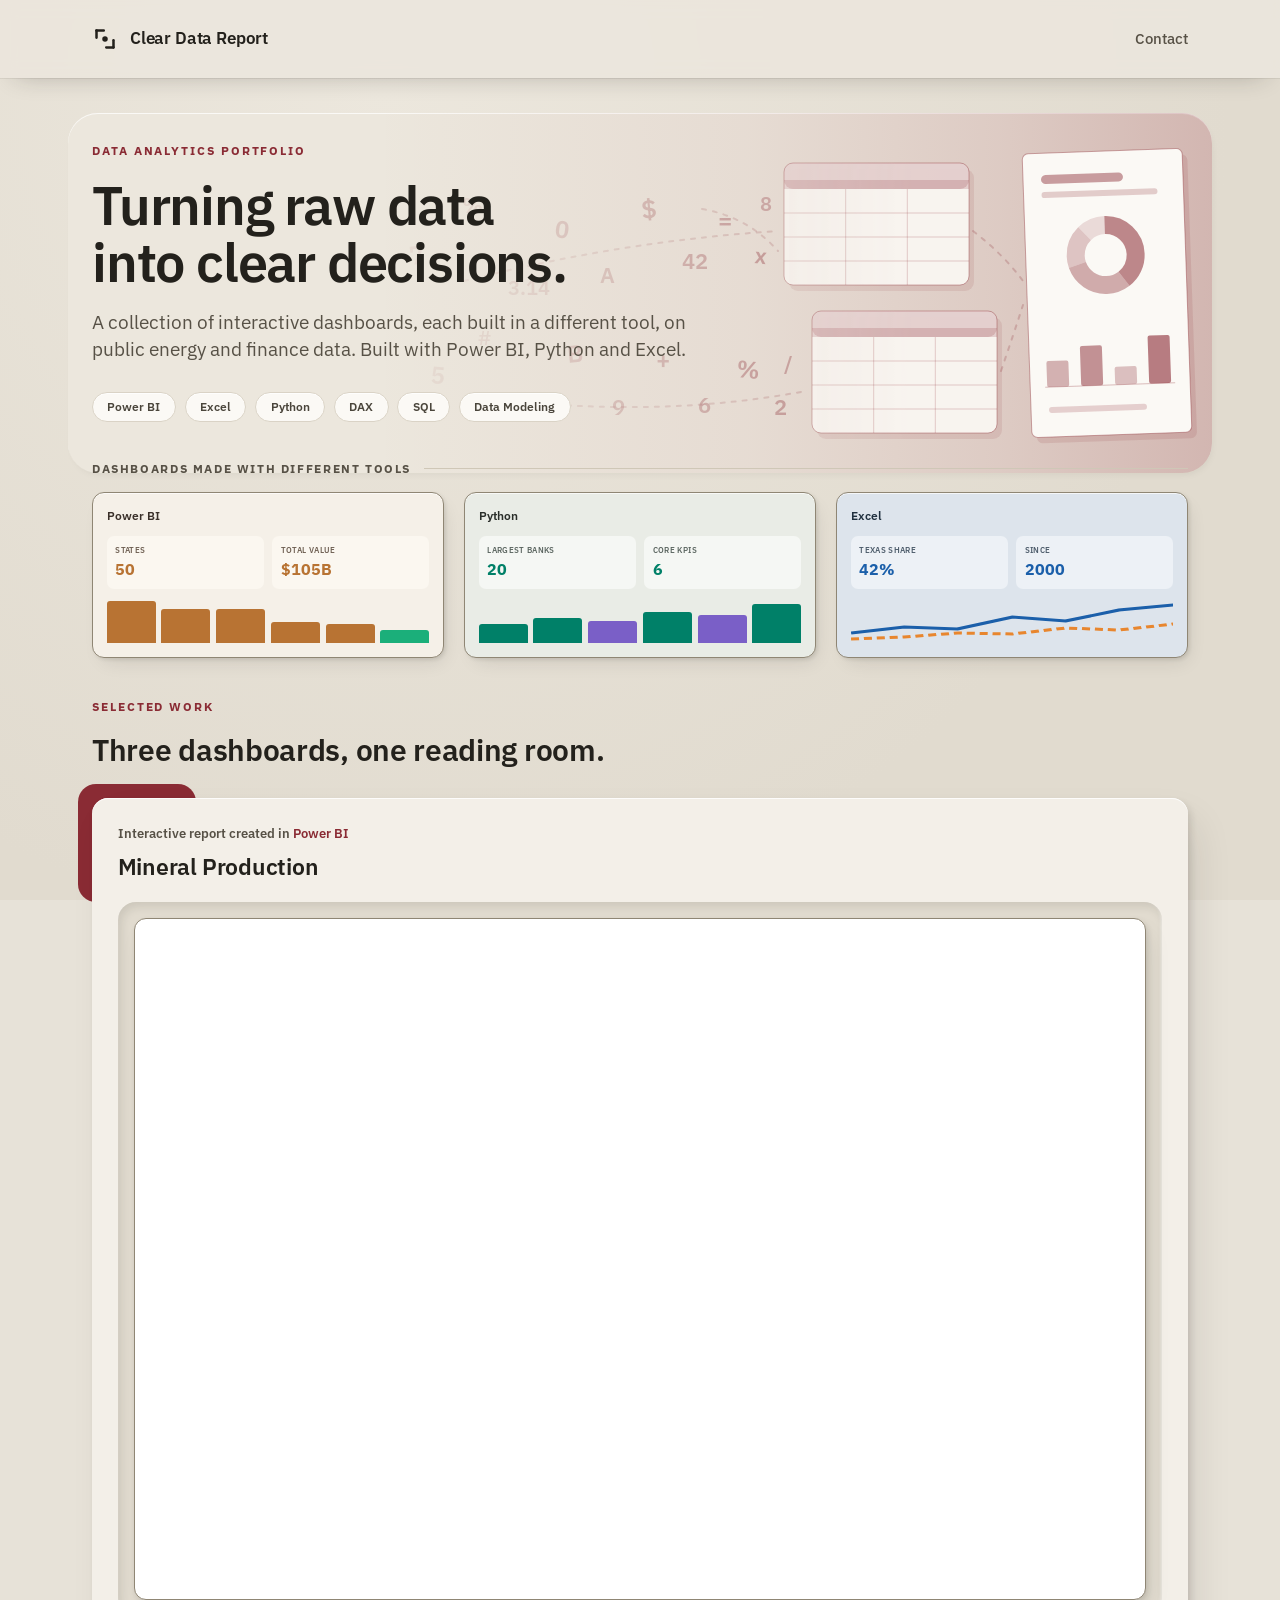
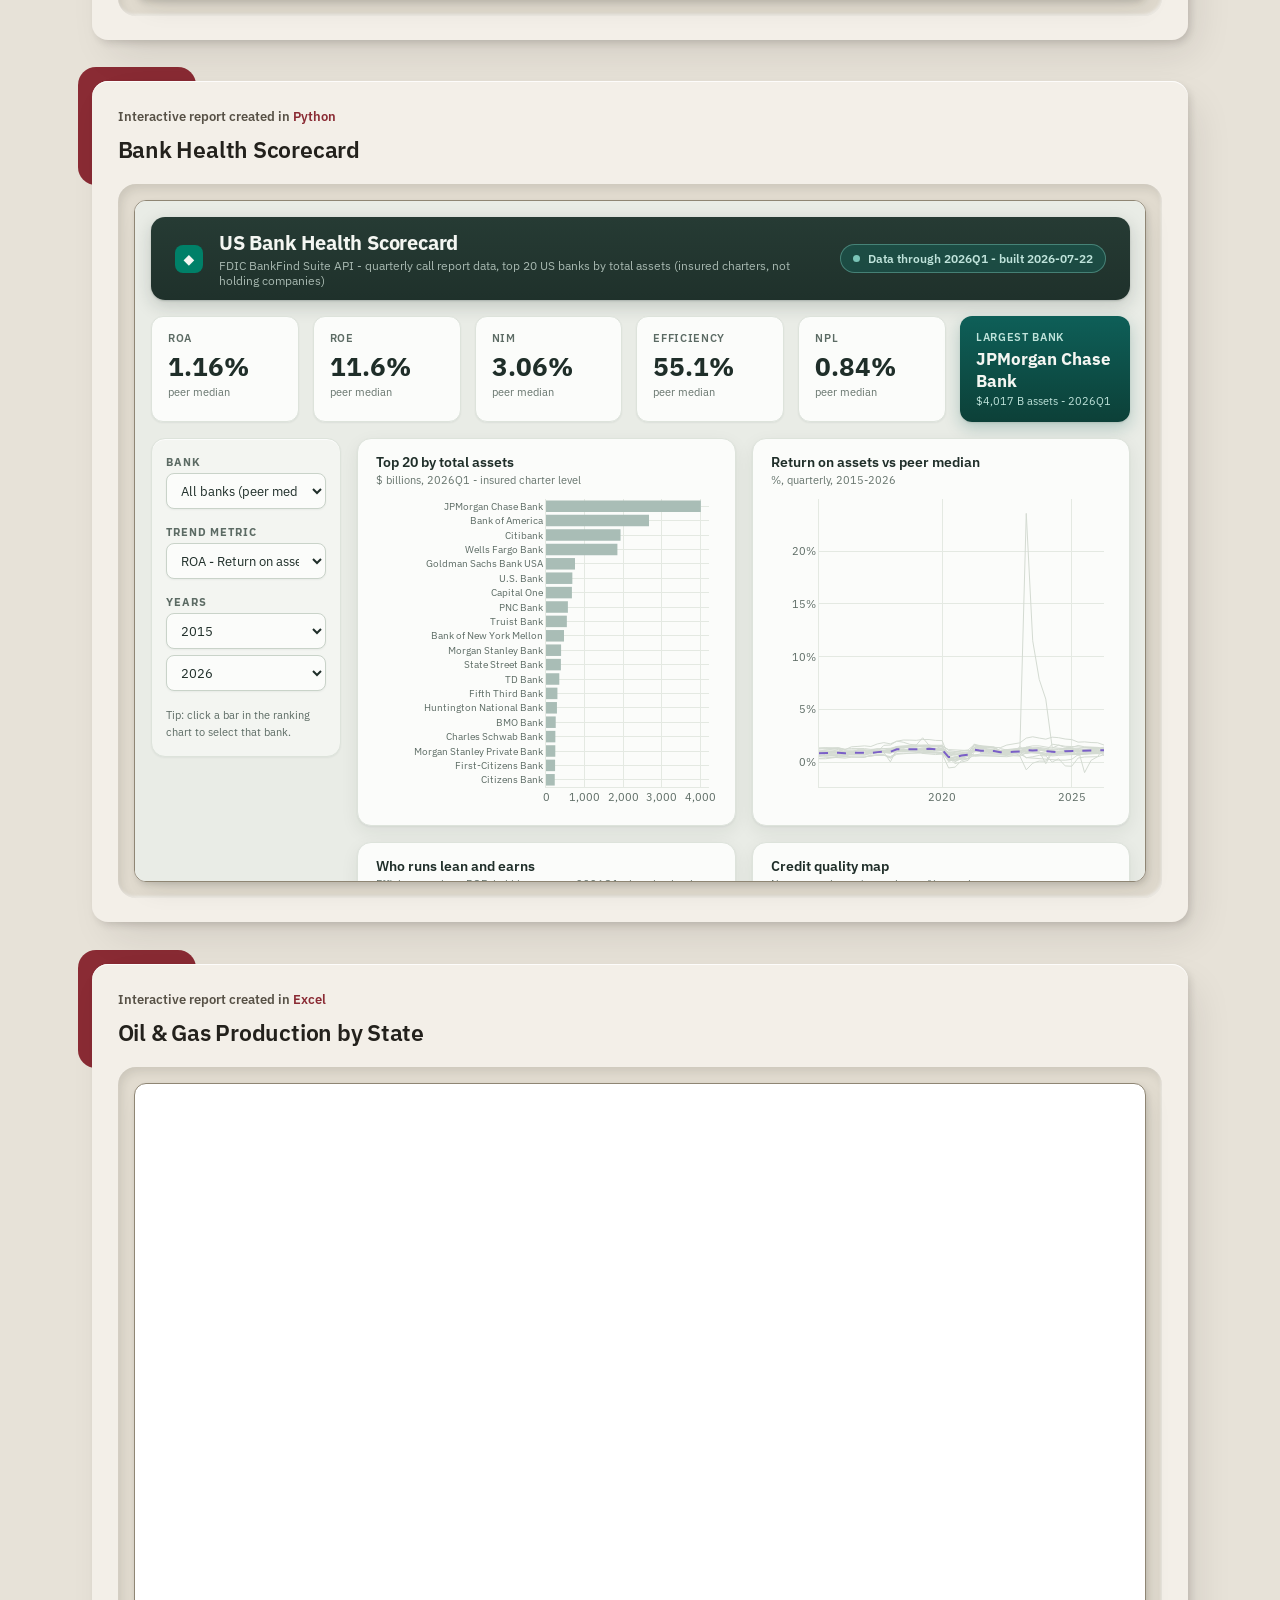
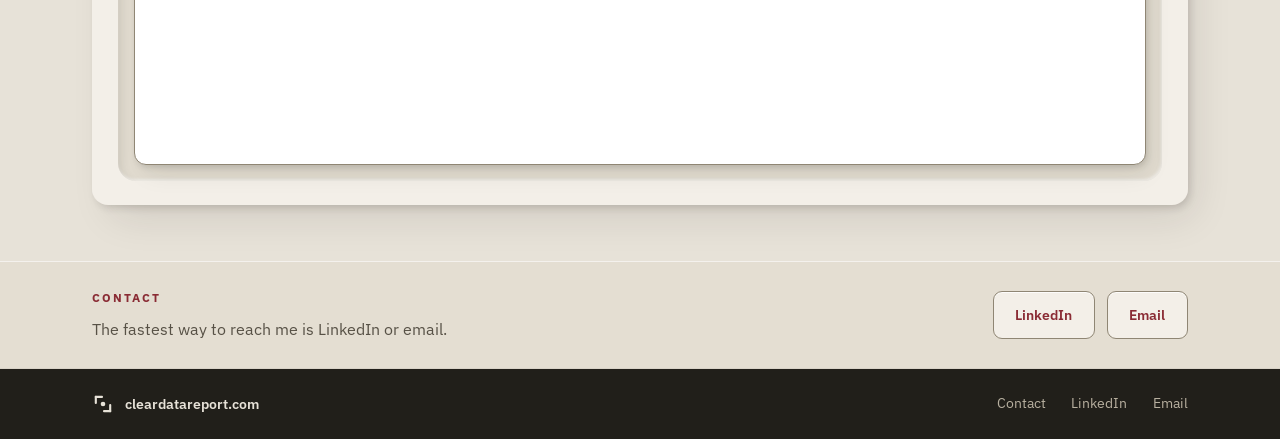
==== commit f5606c10: "Site: hero artwork and Power BI card cleanup - Replace the blank hero panel with an inline SVG: loos" ====
--- a/index.html
+++ b/index.html
@@ -158,7 +158,11 @@
       background: var(--hero-panel);
       border-radius: 30px;
       box-shadow: var(--sh-hero-panel);
-    }
+      overflow: hidden;
+    }
+    /* Panel artwork: raw values -> empty tables -> a finished report, left to right.
+       Anchored right and faded out to the left so the headline keeps a clean field. */
+    .hero-art { position: absolute; inset: 0; width: 100%; height: 100%; }
     .hero-inner { position: relative; z-index: 1; }
     .hero h1 {
       font-size: 3.4rem; font-weight: 600; letter-spacing: -0.022em;
@@ -213,7 +217,6 @@
     .work-head .eyebrow { margin-bottom: 0.7rem; display: block; }
     .work-title-row { display: flex; align-items: flex-end; justify-content: space-between; gap: 1rem; }
     .work-head h2 { font-size: 1.9rem; font-weight: 600; letter-spacing: -0.01em; color: var(--ink); }
-    .work-head .sub { font-size: 0.9rem; color: var(--secondary); padding-bottom: 0.25rem; }
 
     .projects { display: flex; flex-direction: column; gap: 2.6rem; }
 
@@ -321,7 +324,116 @@
 
     <!-- ===== Hero ===== -->
     <section class="hero">
-      <div class="hero-panel" aria-hidden="true"></div>
+      <div class="hero-panel" aria-hidden="true">
+        <svg class="hero-art" viewBox="0 0 1200 360" preserveAspectRatio="xMaxYMid slice" xmlns="http://www.w3.org/2000/svg">
+          <defs>
+            <!-- claret wash, strongest at the right edge, gone before the headline -->
+            <linearGradient id="wash" gradientUnits="userSpaceOnUse" x1="360" y1="0" x2="1200" y2="0">
+              <stop offset="0" stop-color="#8A2B34" stop-opacity="0" />
+              <stop offset="0.45" stop-color="#8A2B34" stop-opacity="0.06" />
+              <stop offset="0.75" stop-color="#8A2B34" stop-opacity="0.15" />
+              <stop offset="1" stop-color="#8A2B34" stop-opacity="0.26" />
+            </linearGradient>
+            <linearGradient id="fadeGrad" gradientUnits="userSpaceOnUse" x1="300" y1="0" x2="900" y2="0">
+              <stop offset="0" stop-color="#000000" />
+              <stop offset="1" stop-color="#ffffff" />
+            </linearGradient>
+            <mask id="fadeLeft">
+              <rect x="0" y="0" width="1200" height="360" fill="url(#fadeGrad)" />
+            </mask>
+          </defs>
+
+          <rect x="0" y="0" width="1200" height="360" fill="url(#wash)" />
+
+          <g mask="url(#fadeLeft)">
+
+            <!-- 1. loose values floating in -->
+            <g fill="#8A2B34" font-family="IBM Plex Sans, sans-serif" font-weight="600">
+              <text x="398" y="152" font-size="26" opacity="0.34" transform="rotate(-6 398 152)">7</text>
+              <text x="450" y="100" font-size="22" opacity="0.30">%</text>
+              <text x="496" y="182" font-size="20" opacity="0.26">3.14</text>
+              <text x="542" y="124" font-size="24" opacity="0.36" transform="rotate(7 542 124)">0</text>
+              <text x="588" y="170" font-size="22" opacity="0.34">A</text>
+              <text x="630" y="106" font-size="26" opacity="0.40" transform="rotate(-5 630 106)">$</text>
+              <text x="670" y="156" font-size="22" opacity="0.42">42</text>
+              <text x="706" y="116" font-size="24" opacity="0.44">=</text>
+              <text x="742" y="150" font-size="22" opacity="0.46" transform="rotate(6 742 150)">x</text>
+              <text x="748" y="98" font-size="20" opacity="0.38">8</text>
+
+              <text x="418" y="270" font-size="24" opacity="0.30" transform="rotate(5 418 270)">5</text>
+              <text x="466" y="232" font-size="20" opacity="0.28">#</text>
+              <text x="510" y="300" font-size="22" opacity="0.30">1</text>
+              <text x="556" y="250" font-size="24" opacity="0.34" transform="rotate(-6 556 250)">B</text>
+              <text x="600" y="302" font-size="22" opacity="0.36">9</text>
+              <text x="644" y="256" font-size="24" opacity="0.38">+</text>
+              <text x="686" y="300" font-size="22" opacity="0.40">6</text>
+              <text x="724" y="264" font-size="24" opacity="0.44" transform="rotate(5 724 264)">%</text>
+              <text x="762" y="302" font-size="22" opacity="0.42">2</text>
+              <text x="772" y="258" font-size="20" opacity="0.40">/</text>
+            </g>
+
+            <!-- flow lines: values into the tables, tables into the report -->
+            <g fill="none" stroke="#8A2B34" stroke-opacity="0.22" stroke-width="2"
+               stroke-dasharray="4 7" stroke-linecap="round">
+              <path d="M 452 168 Q 610 128 766 118" />
+              <path d="M 690 96 Q 736 104 766 138" />
+              <path d="M 500 288 Q 656 304 794 278" />
+              <path d="M 961 118 Q 992 142 1011 168" />
+              <path d="M 989 258 Q 1002 220 1011 192" />
+            </g>
+
+            <!-- 2. two empty tables -->
+            <g>
+              <rect x="777" y="56" width="185" height="122" rx="9" fill="#8A2B34" opacity="0.10" />
+              <rect x="772" y="50" width="185" height="122" rx="9" fill="#FBF9F5" opacity="0.92" />
+              <rect x="772" y="50" width="185" height="122" rx="9" fill="none" stroke="#8A2B34" stroke-opacity="0.38" />
+              <rect x="772" y="50" width="185" height="26" rx="9" fill="#8A2B34" opacity="0.18" />
+              <rect x="772" y="67" width="185" height="9" fill="#8A2B34" opacity="0.18" />
+              <g stroke="#8A2B34" stroke-opacity="0.22">
+                <path d="M 833.7 76 V 172 M 895.3 76 V 172" />
+                <path d="M 772 100 H 957 M 772 124 H 957 M 772 148 H 957" />
+              </g>
+
+              <rect x="805" y="204" width="185" height="122" rx="9" fill="#8A2B34" opacity="0.10" />
+              <rect x="800" y="198" width="185" height="122" rx="9" fill="#FBF9F5" opacity="0.92" />
+              <rect x="800" y="198" width="185" height="122" rx="9" fill="none" stroke="#8A2B34" stroke-opacity="0.38" />
+              <rect x="800" y="198" width="185" height="26" rx="9" fill="#8A2B34" opacity="0.18" />
+              <rect x="800" y="215" width="185" height="9" fill="#8A2B34" opacity="0.18" />
+              <g stroke="#8A2B34" stroke-opacity="0.22">
+                <path d="M 861.7 224 V 320 M 923.3 224 V 320" />
+                <path d="M 800 248 H 985 M 800 272 H 985 M 800 296 H 985" />
+              </g>
+            </g>
+
+            <!-- 3. the finished report -->
+            <g transform="rotate(-2 1095 180)">
+              <rect x="1020" y="44" width="160" height="284" rx="6" fill="#8A2B34" opacity="0.12" />
+              <rect x="1015" y="38" width="160" height="284" rx="6" fill="#FBF9F5" />
+              <rect x="1015" y="38" width="160" height="284" rx="6" fill="none" stroke="#8A2B34" stroke-opacity="0.40" />
+
+              <rect x="1033" y="60" width="82" height="9" rx="4.5" fill="#8A2B34" opacity="0.45" />
+              <rect x="1033" y="77" width="116" height="6" rx="3" fill="#8A2B34" opacity="0.22" />
+
+              <g fill="none" stroke="#8A2B34" stroke-width="18" transform="rotate(-90 1095 142)">
+                <circle cx="1095" cy="142" r="30" stroke-opacity="0.55" stroke-dasharray="75.4 113.1" />
+                <circle cx="1095" cy="142" r="30" stroke-opacity="0.38" stroke-dasharray="56.5 132" stroke-dashoffset="-75.4" />
+                <circle cx="1095" cy="142" r="30" stroke-opacity="0.26" stroke-dasharray="33.9 154.6" stroke-dashoffset="-131.9" />
+                <circle cx="1095" cy="142" r="30" stroke-opacity="0.15" stroke-dasharray="22.6 165.9" stroke-dashoffset="-165.8" />
+              </g>
+
+              <g fill="#8A2B34">
+                <rect x="1032" y="246" width="22" height="26" rx="2" opacity="0.35" />
+                <rect x="1066" y="232" width="22" height="40" rx="2" opacity="0.50" />
+                <rect x="1100" y="254" width="22" height="18" rx="2" opacity="0.28" />
+                <rect x="1134" y="224" width="22" height="48" rx="2" opacity="0.60" />
+              </g>
+              <path d="M 1030 272 H 1160" stroke="#8A2B34" stroke-opacity="0.30" />
+              <rect x="1033" y="292" width="98" height="6" rx="3" fill="#8A2B34" opacity="0.20" />
+            </g>
+
+          </g>
+        </svg>
+      </div>
       <div class="hero-inner">
         <p class="eyebrow">Data Analytics Portfolio</p>
         <h1>Turning raw data into clear decisions.</h1>
@@ -352,16 +464,17 @@
                 <span class="thumb-name">Power BI</span>
               </div>
               <div class="thumb-tiles">
-                <div class="thumb-tile"><span>IMPORT-RELIANT</span><b>16</b></div>
-                <div class="thumb-tile"><span>CHINA LEADS</span><b>20/39</b></div>
-              </div>
+                <div class="thumb-tile"><span>STATES</span><b>50</b></div>
+                <div class="thumb-tile"><span>TOTAL VALUE</span><b>$105B</b></div>
+              </div>
+              <!-- top 6 producing states, heights to scale: NV 12.6 / AZ 10.4 / TX 10.2 / AK 6.4 / CA 5.9 / UT 3.9 ($B) -->
               <div class="thumb-bars">
-                <i style="height:40%;background:var(--t-a)"></i>
-                <i style="height:62%;background:var(--t-a)"></i>
-                <i style="height:52%;background:var(--t-b)"></i>
-                <i style="height:80%;background:var(--t-a)"></i>
-                <i style="height:68%;background:var(--t-b)"></i>
                 <i style="height:95%;background:var(--t-a)"></i>
+                <i style="height:78%;background:var(--t-a)"></i>
+                <i style="height:77%;background:var(--t-a)"></i>
+                <i style="height:48%;background:var(--t-a)"></i>
+                <i style="height:44%;background:var(--t-a)"></i>
+                <i style="height:30%;background:var(--t-b)"></i>
               </div>
             </div>
 
@@ -410,7 +523,6 @@
         <span class="eyebrow">Selected work</span>
         <div class="work-title-row">
           <h2>Three dashboards, one reading room.</h2>
-          <span class="sub">Each embed keeps its own palette &mdash; the frame makes them a set.</span>
         </div>
       </div>
 
@@ -421,12 +533,12 @@
           <div class="card-surface">
             <div class="card-head">
               <p class="card-kicker">Interactive report created in <span>Power BI</span></p>
-              <h3>Mineral Production &amp; Import Dependence</h3>
+              <h3>Mineral Production</h3>
             </div>
             <div class="embed-well">
               <div class="embed-frame">
                 <iframe
-                  title="Mineral Production and Import Dependence dashboard"
+                  title="Mineral Production dashboard"
                   src="https://app.powerbi.com/view?r=eyJrIjoiZDQzMzk5MjYtZjk3Ny00Zjc3LWI2MjgtNWY5ZGJlNDllNjk2IiwidCI6IjVkNjE0ZDU2LWJiYjItNGZlNC1iOTI2LWFlNTQzMjdkYjcyMiIsImMiOjR9"
                   allowFullScreen
                   loading="lazy"
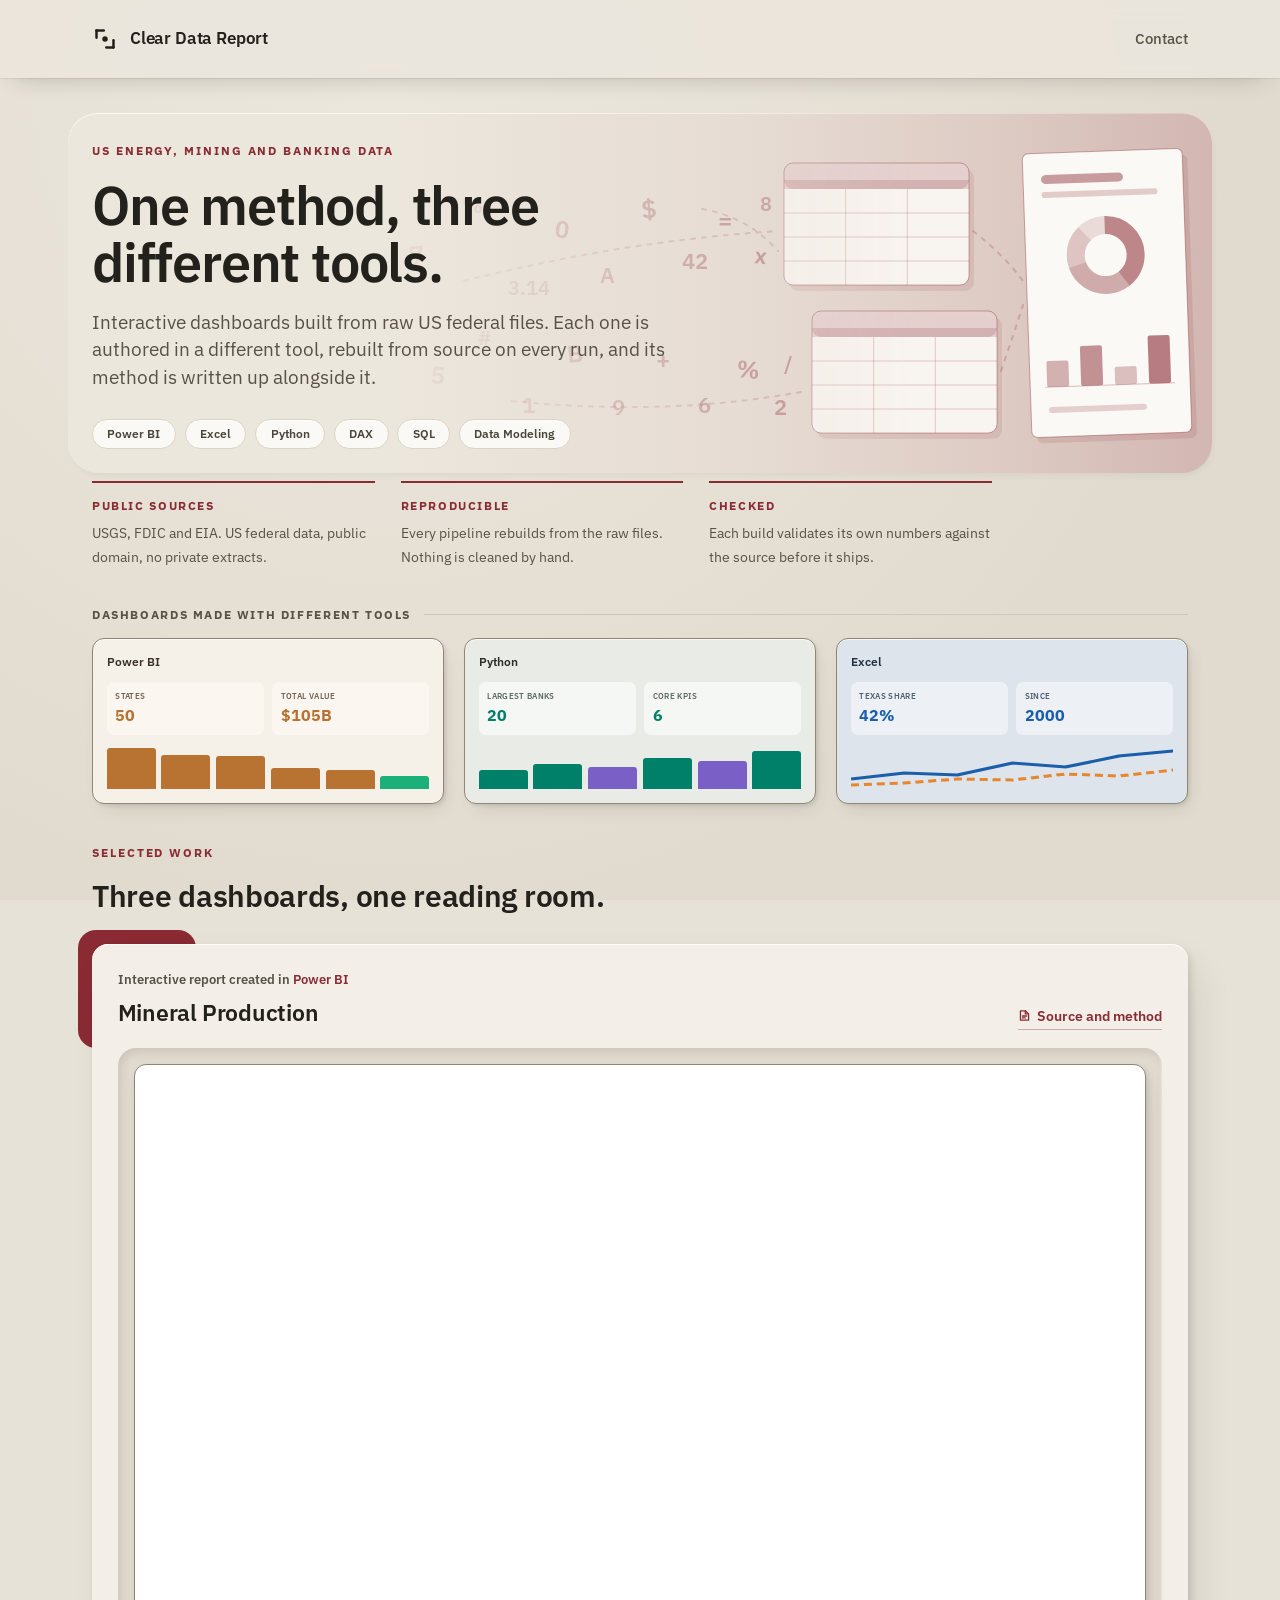
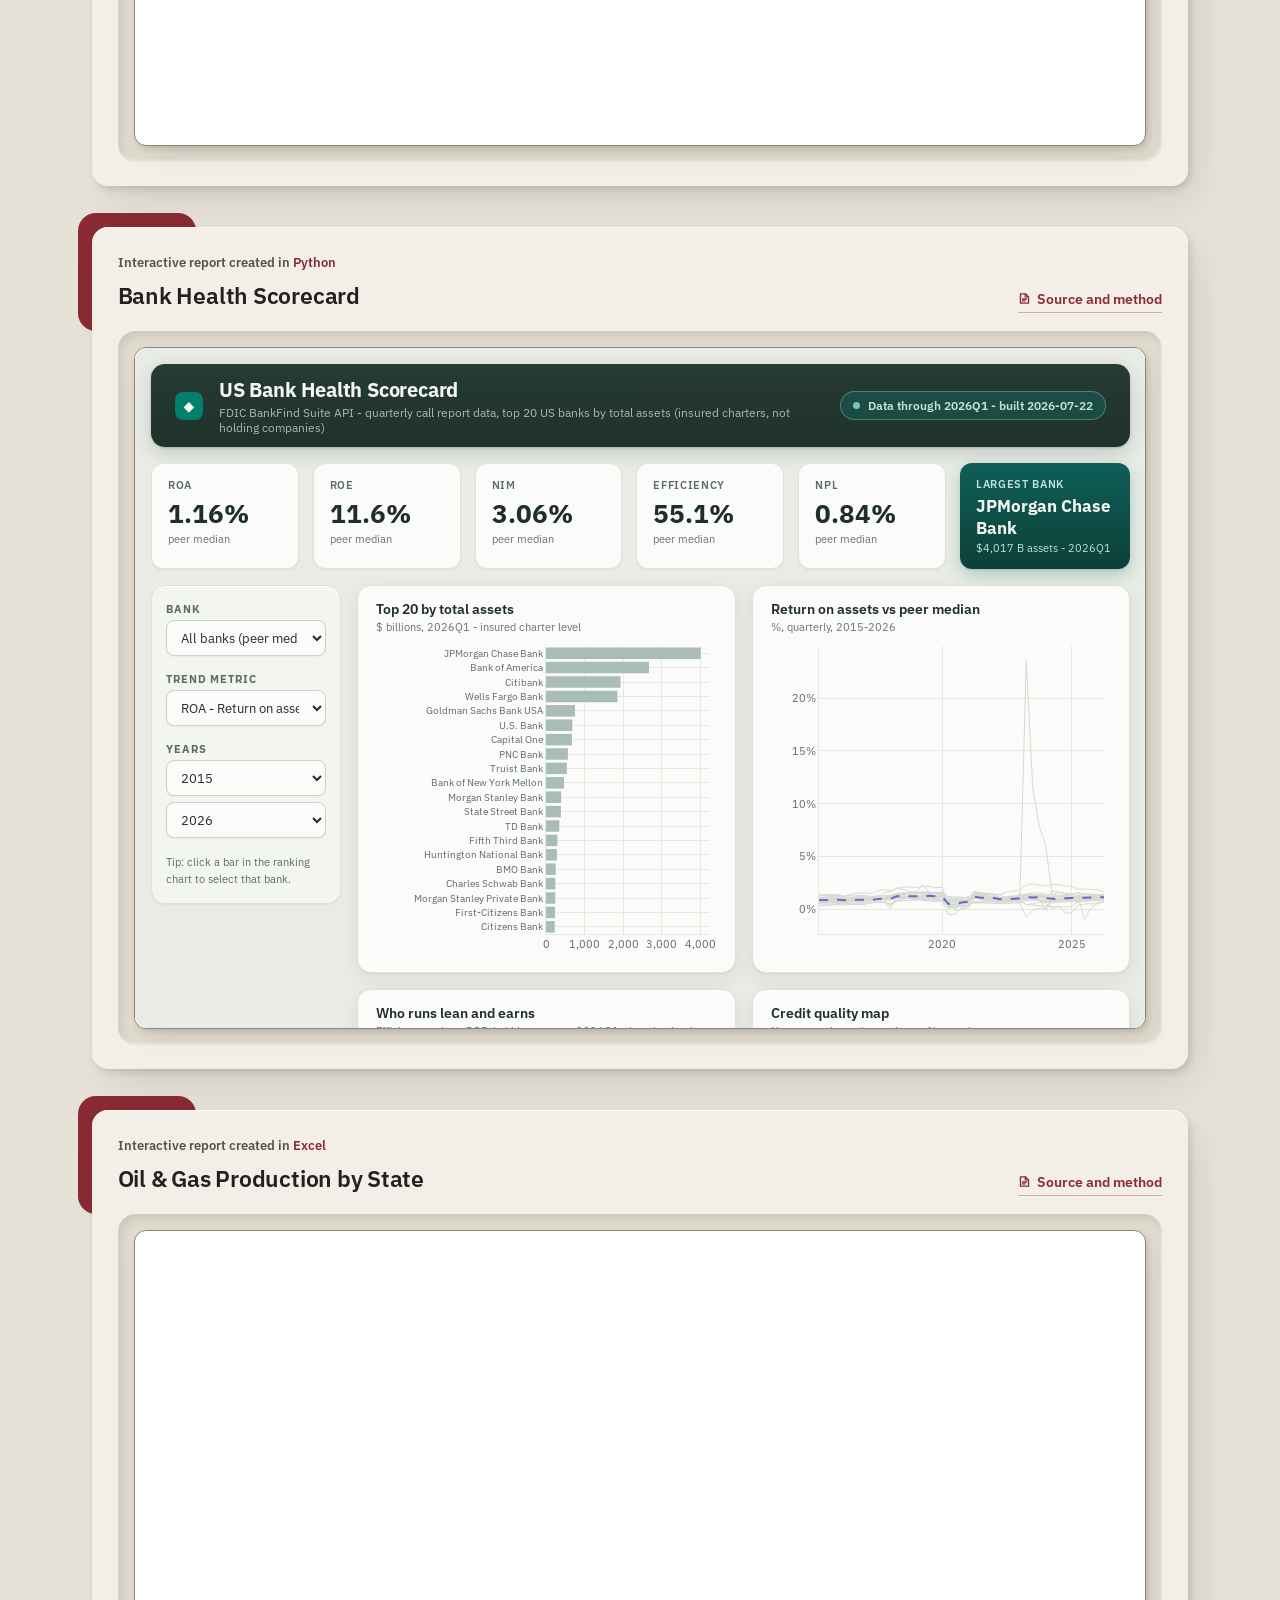
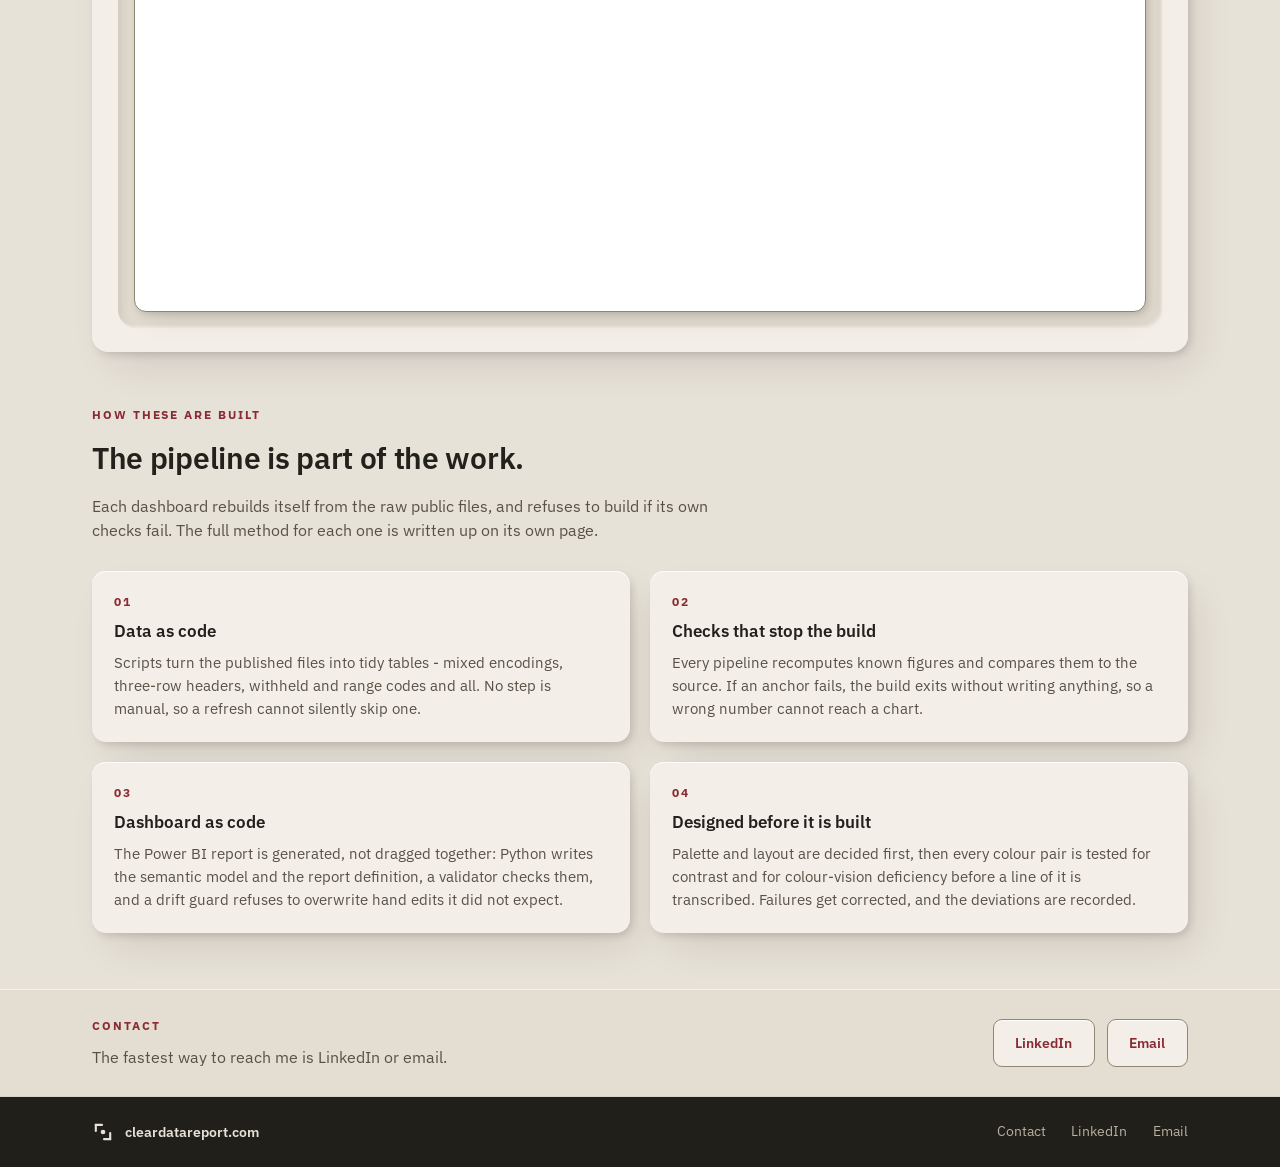
==== commit 2142a774: "Site: per-dashboard method write-ups, credibility strip, build section Acts on the Power BI World Ch" ====
--- a/index.html
+++ b/index.html
@@ -4,21 +4,21 @@
   <meta charset="UTF-8" />
   <meta name="viewport" content="width=device-width, initial-scale=1.0" />
   <title>Clear Data Report | Data Analytics Portfolio</title>
-  <meta name="description" content="Clear Data Report - interactive dashboards on public energy and finance data, built in Power BI, Python and Excel." />
+  <meta name="description" content="Clear Data Report - interactive dashboards on US federal energy, mining and banking data. Built in Power BI, Python and Excel, each rebuilt from source with its method written up." />
 
   <!-- Brand / social -->
   <link rel="icon" type="image/svg+xml" href="assets/favicon.svg" />
   <meta name="theme-color" content="#E7E2D8" />
   <meta property="og:type" content="website" />
   <meta property="og:title" content="Clear Data Report | Data Analytics Portfolio" />
-  <meta property="og:description" content="Interactive dashboards on public energy and finance data, built in Power BI, Python and Excel." />
+  <meta property="og:description" content="Interactive dashboards on US federal energy, mining and banking data. Built in Power BI, Python and Excel, each with its method written up." />
   <meta property="og:url" content="https://cleardatareport.com" />
   <meta property="og:image" content="https://cleardatareport.com/assets/og-image.png" />
   <meta property="og:image:width" content="1200" />
   <meta property="og:image:height" content="630" />
   <meta name="twitter:card" content="summary_large_image" />
   <meta name="twitter:title" content="Clear Data Report | Data Analytics Portfolio" />
-  <meta name="twitter:description" content="Interactive dashboards on public energy and finance data, built in Power BI, Python and Excel." />
+  <meta name="twitter:description" content="Interactive dashboards on US federal energy, mining and banking data. Built in Power BI, Python and Excel, each with its method written up." />
   <meta name="twitter:image" content="https://cleardatareport.com/assets/og-image.png" />
 
   <style>
@@ -181,6 +181,22 @@
       box-shadow: var(--hi-top);
     }
 
+    /* ===== Credibility strip =====
+       The checkable equivalent of a years-and-titles credentials bar: every claim
+       here can be verified from the method pages and the repos. Deliberately
+       borderless - a full-width rule would cut across the hero panel edge. */
+    .proof {
+      margin-top: 2rem; position: relative; z-index: 1;
+      display: grid; grid-template-columns: repeat(3, 1fr); gap: 1.6rem;
+      max-width: 900px;
+    }
+    .proof div { padding-top: 0.85rem; border-top: 2px solid var(--accent); }
+    .proof b {
+      display: block; font-size: 0.72rem; font-weight: 700; letter-spacing: 0.14em;
+      text-transform: uppercase; color: var(--accent); margin-bottom: 0.35rem;
+    }
+    .proof span { font-size: 0.88rem; color: var(--secondary); line-height: 1.45; }
+
     /* ===== Thumbnail rail ===== */
     .rail { margin-top: 2.4rem; position: relative; z-index: 1; }
     .rail-head { display: flex; align-items: center; gap: 0.8rem; margin-bottom: 0.9rem; }
@@ -233,10 +249,46 @@
       box-shadow: var(--sh-card), var(--hi-top);
     }
 
-    .card-head { margin-bottom: 1.1rem; }
+    .card-head {
+      margin-bottom: 1.1rem;
+      display: flex; align-items: flex-end; justify-content: space-between;
+      gap: 1rem; flex-wrap: wrap;
+    }
     .card-kicker { font-size: 0.82rem; font-weight: 600; color: var(--secondary); margin-bottom: 0.4rem; }
     .card-kicker span { color: var(--accent); }
     .project-card h3 { font-size: 1.42rem; font-weight: 600; letter-spacing: -0.01em; color: var(--ink); }
+
+    /* Discreet documentation link - reads as a footnote to the work, not a CV link */
+    .card-method {
+      display: inline-flex; align-items: center; gap: 0.4rem;
+      font-size: 0.85rem; font-weight: 600; color: var(--accent);
+      padding-bottom: 0.2rem; white-space: nowrap;
+      border-bottom: 1px solid rgba(138,43,52,0.35);
+    }
+    .card-method:hover { color: var(--accent-dark); border-bottom-color: var(--accent-dark); }
+    .card-method svg { width: 13px; height: 13px; }
+
+    /* ===== How these are built ===== */
+    .build { margin-top: 3.4rem; }
+    .build .eyebrow { display: block; margin-bottom: 0.7rem; }
+    .build h2 { font-size: 1.9rem; font-weight: 600; letter-spacing: -0.01em; color: var(--ink); }
+    .build > p.build-lead {
+      font-size: 1.02rem; color: var(--secondary); max-width: 660px; margin-top: 0.8rem;
+    }
+    .build-grid {
+      margin-top: 1.8rem;
+      display: grid; grid-template-columns: repeat(2, 1fr); gap: 1.25rem;
+    }
+    .build-card {
+      background: var(--card); border-radius: 14px; padding: 1.35rem 1.4rem;
+      box-shadow: var(--sh-card), var(--hi-top);
+    }
+    .build-card .step {
+      font-size: 0.72rem; font-weight: 700; letter-spacing: 0.14em;
+      text-transform: uppercase; color: var(--accent); display: block; margin-bottom: 0.5rem;
+    }
+    .build-card h3 { font-size: 1.08rem; font-weight: 600; color: var(--ink); margin-bottom: 0.5rem; }
+    .build-card p { font-size: 0.92rem; color: var(--secondary); line-height: 1.55; }
 
     /* recessed well + framed embed */
     .embed-well {
@@ -279,8 +331,12 @@
     /* ===== Responsive ===== */
     @media (max-width: 860px) {
       .rail-track { grid-template-columns: 1fr; }
+      .proof { grid-template-columns: 1fr; gap: 1.1rem; }
+      .build-grid { grid-template-columns: 1fr; }
     }
     @media (max-width: 720px) {
+      .card-head { flex-direction: column; align-items: flex-start; gap: 0.6rem; }
+      .build h2 { font-size: 1.5rem; }
       .header-inner { padding: 0 1.2rem; }
       header nav { gap: 1rem; }
       main { padding: 0 1.2rem; }
@@ -435,11 +491,12 @@
         </svg>
       </div>
       <div class="hero-inner">
-        <p class="eyebrow">Data Analytics Portfolio</p>
-        <h1>Turning raw data into clear decisions.</h1>
+        <p class="eyebrow">US energy, mining and banking data</p>
+        <h1>One method, three different tools.</h1>
         <p class="lead">
-          A collection of interactive dashboards, each built in a different tool,
-          on public energy and finance data. Built with Power BI, Python and Excel.
+          Interactive dashboards built from raw US federal files. Each one is
+          authored in a different tool, rebuilt from source on every run, and its
+          method is written up alongside it.
         </p>
 
         <div class="skills-row">
@@ -451,6 +508,21 @@
           <span class="chip">Data Modeling</span>
         </div>
 
+        <div class="proof">
+          <div>
+            <b>Public sources</b>
+            <span>USGS, FDIC and EIA. US federal data, public domain, no private extracts.</span>
+          </div>
+          <div>
+            <b>Reproducible</b>
+            <span>Every pipeline rebuilds from the raw files. Nothing is cleaned by hand.</span>
+          </div>
+          <div>
+            <b>Checked</b>
+            <span>Each build validates its own numbers against the source before it ships.</span>
+          </div>
+        </div>
+
         <!-- Preview rail: the three dashboards, palette-matched to each embed below -->
         <div class="rail">
           <div class="rail-head">
@@ -532,8 +604,17 @@
         <article class="project-card" id="proj-1">
           <div class="card-surface">
             <div class="card-head">
-              <p class="card-kicker">Interactive report created in <span>Power BI</span></p>
-              <h3>Mineral Production</h3>
+              <div>
+                <p class="card-kicker">Interactive report created in <span>Power BI</span></p>
+                <h3>Mineral Production</h3>
+              </div>
+              <a class="card-method" href="method/mineral-production/">
+                <svg viewBox="0 0 16 16" fill="none" stroke="currentColor" stroke-width="1.6" aria-hidden="true">
+                  <path d="M3 2.2h6.2L13 6v7.8H3z" stroke-linejoin="round"/>
+                  <path d="M9 2.4V6h3.6M5.4 8.6h5.2M5.4 11h3.4" stroke-linecap="round"/>
+                </svg>
+                Source and method
+              </a>
             </div>
             <div class="embed-well">
               <div class="embed-frame">
@@ -552,8 +633,17 @@
         <article class="project-card" id="proj-2">
           <div class="card-surface">
             <div class="card-head">
-              <p class="card-kicker">Interactive report created in <span>Python</span></p>
-              <h3>Bank Health Scorecard</h3>
+              <div>
+                <p class="card-kicker">Interactive report created in <span>Python</span></p>
+                <h3>Bank Health Scorecard</h3>
+              </div>
+              <a class="card-method" href="method/bank-scorecard/">
+                <svg viewBox="0 0 16 16" fill="none" stroke="currentColor" stroke-width="1.6" aria-hidden="true">
+                  <path d="M3 2.2h6.2L13 6v7.8H3z" stroke-linejoin="round"/>
+                  <path d="M9 2.4V6h3.6M5.4 8.6h5.2M5.4 11h3.4" stroke-linecap="round"/>
+                </svg>
+                Source and method
+              </a>
             </div>
             <div class="embed-well">
               <div class="embed-frame">
@@ -572,8 +662,17 @@
         <article class="project-card" id="proj-3">
           <div class="card-surface">
             <div class="card-head">
-              <p class="card-kicker">Interactive report created in <span>Excel</span></p>
-              <h3>Oil &amp; Gas Production by State</h3>
+              <div>
+                <p class="card-kicker">Interactive report created in <span>Excel</span></p>
+                <h3>Oil &amp; Gas Production by State</h3>
+              </div>
+              <a class="card-method" href="method/oil-gas/">
+                <svg viewBox="0 0 16 16" fill="none" stroke="currentColor" stroke-width="1.6" aria-hidden="true">
+                  <path d="M3 2.2h6.2L13 6v7.8H3z" stroke-linejoin="round"/>
+                  <path d="M9 2.4V6h3.6M5.4 8.6h5.2M5.4 11h3.4" stroke-linecap="round"/>
+                </svg>
+                Source and method
+              </a>
             </div>
             <div class="embed-well">
               <div class="embed-frame">
@@ -588,6 +687,56 @@
           </div>
         </article>
 
+      </div>
+    </section>
+
+    <!-- ===== How these are built ===== -->
+    <section id="how" class="build">
+      <span class="eyebrow">How these are built</span>
+      <h2>The pipeline is part of the work.</h2>
+      <p class="build-lead">
+        Each dashboard rebuilds itself from the raw public files, and refuses to
+        build if its own checks fail. The full method for each one is written up
+        on its own page.
+      </p>
+
+      <div class="build-grid">
+        <div class="build-card">
+          <span class="step">01</span>
+          <h3>Data as code</h3>
+          <p>
+            Scripts turn the published files into tidy tables - mixed encodings,
+            three-row headers, withheld and range codes and all. No step is manual,
+            so a refresh cannot silently skip one.
+          </p>
+        </div>
+        <div class="build-card">
+          <span class="step">02</span>
+          <h3>Checks that stop the build</h3>
+          <p>
+            Every pipeline recomputes known figures and compares them to the source.
+            If an anchor fails, the build exits without writing anything, so a wrong
+            number cannot reach a chart.
+          </p>
+        </div>
+        <div class="build-card">
+          <span class="step">03</span>
+          <h3>Dashboard as code</h3>
+          <p>
+            The Power BI report is generated, not dragged together: Python writes the
+            semantic model and the report definition, a validator checks them, and a
+            drift guard refuses to overwrite hand edits it did not expect.
+          </p>
+        </div>
+        <div class="build-card">
+          <span class="step">04</span>
+          <h3>Designed before it is built</h3>
+          <p>
+            Palette and layout are decided first, then every colour pair is tested for
+            contrast and for colour-vision deficiency before a line of it is
+            transcribed. Failures get corrected, and the deviations are recorded.
+          </p>
+        </div>
       </div>
     </section>
 
